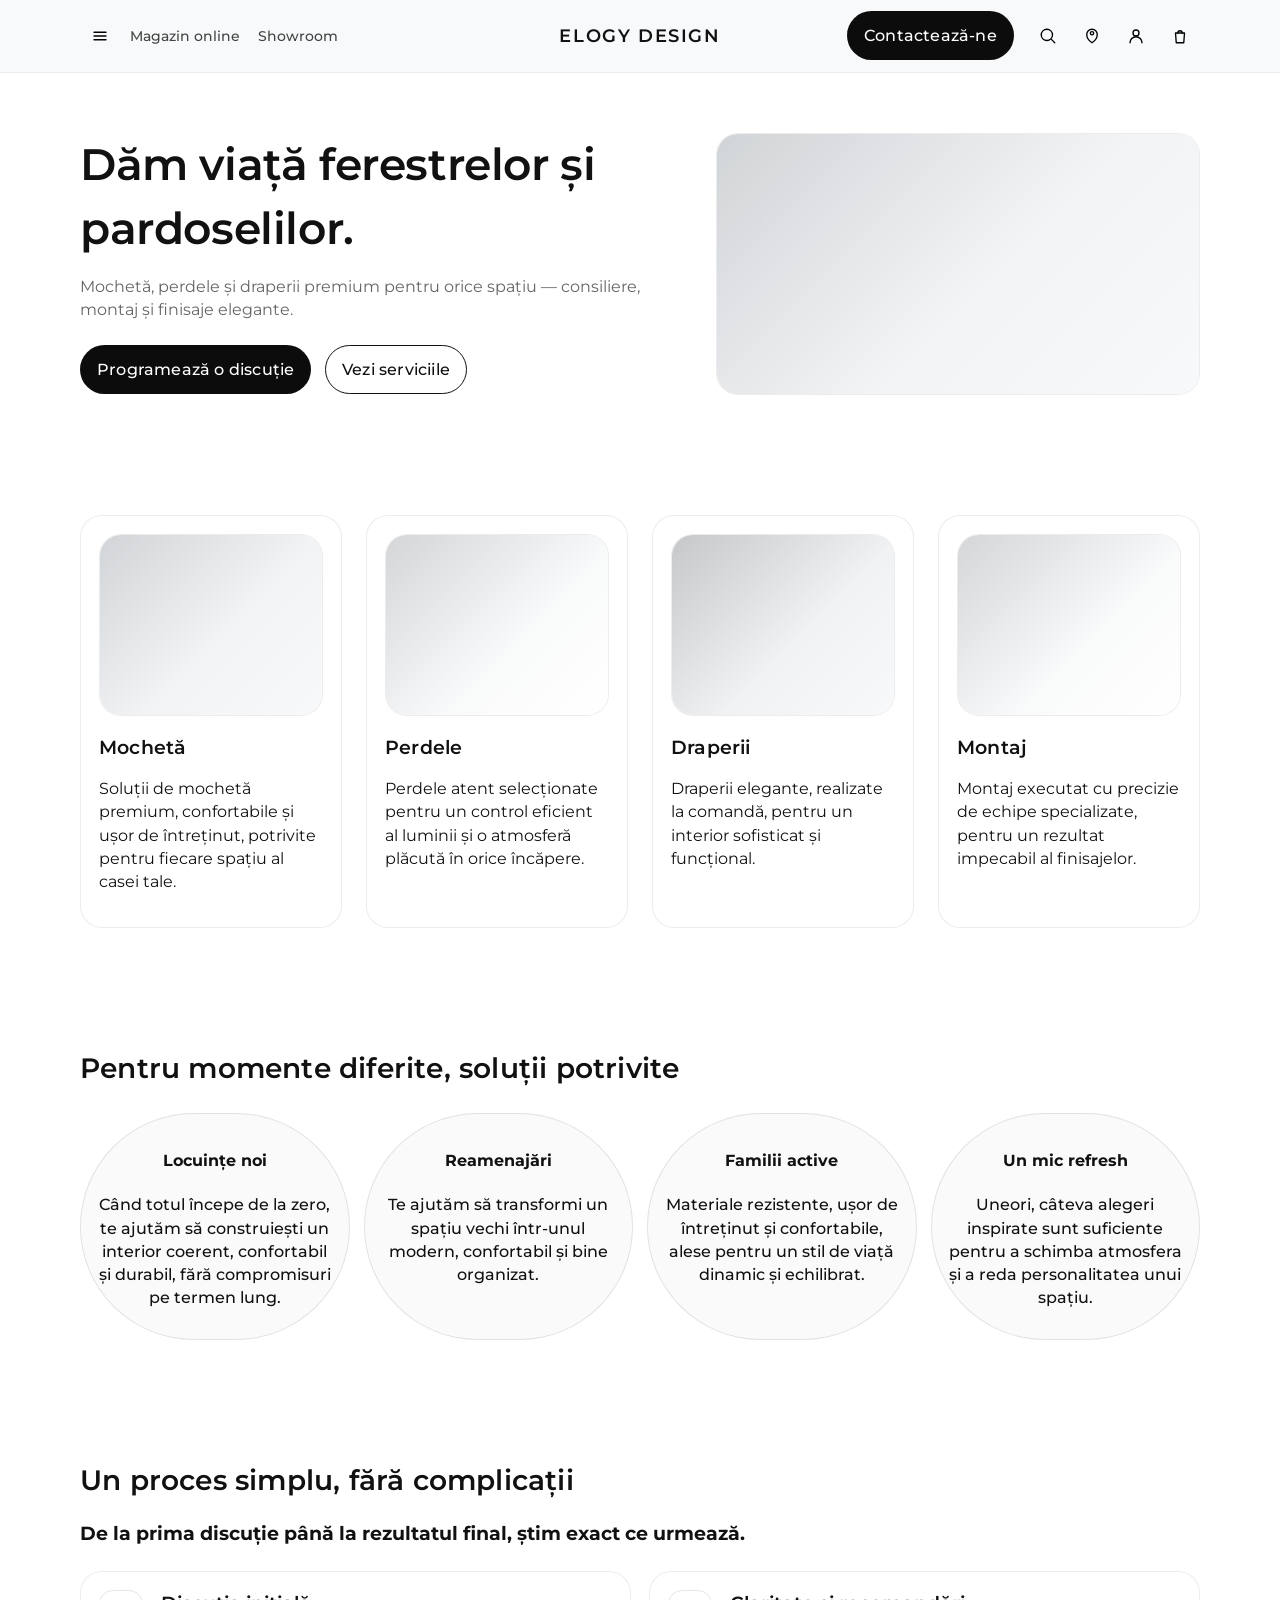
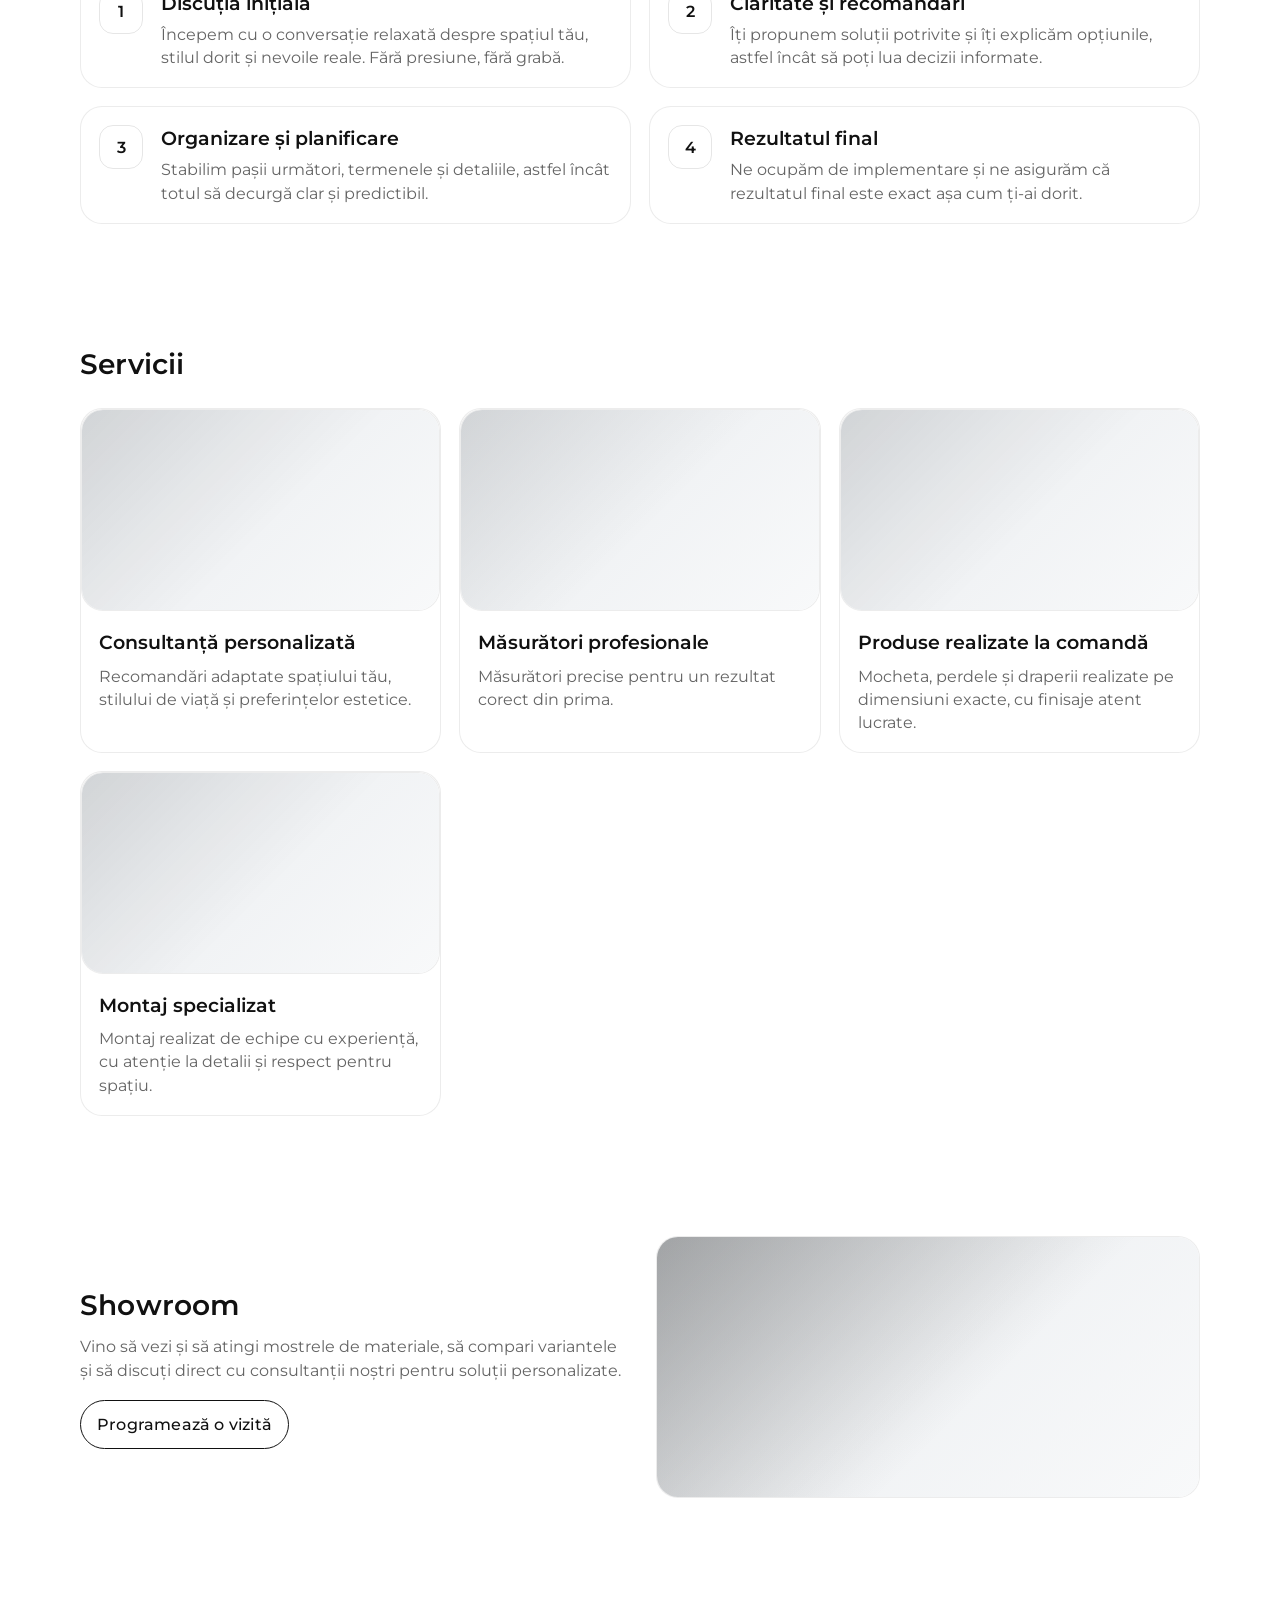
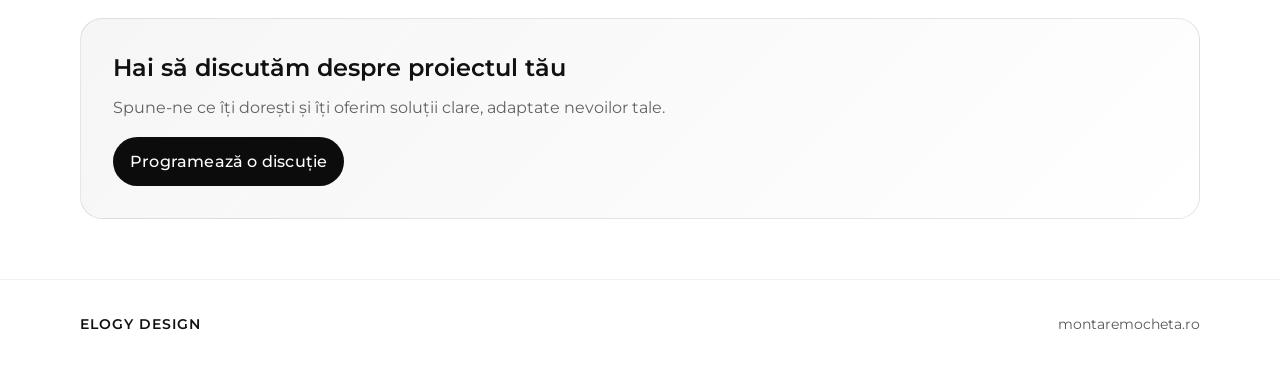
==== index.html @ 9414fce6 "pagina Accesorii Adaugat pagina accesorii si link in meniul hambuger la toate paginile" ====
<!doctype html>
<html lang="ro">

<head>
  <meta charset="utf-8" />
  <meta name="viewport" content="width=device-width, initial-scale=1" />
  <title>ELOGY DESIGN</title>

  <!-- Font: Montserrat (predominant / exclusiv) -->
  <!-- Dacă muți acest fișier, link-ul rămâne identic (extern). -->
  <link rel="preconnect" href="https://fonts.googleapis.com">
  <link rel="preconnect" href="https://fonts.gstatic.com" crossorigin>
  <link href="https://fonts.googleapis.com/css2?family=Montserrat:wght@400;500;600&display=swap" rel="stylesheet">

  <!-- CSS extern -->
  <!-- Dacă index.html este în rădăcină, path-ul e corect: css/styles.css -->
  <link rel="stylesheet" href="css/styles.css" />
</head>

<body>
  <!-- =========================
       1) HEADER (obligatoriu)
       - logo centru
       - stânga: hamburger + Magazin online + Showroom
       - dreapta: CTA + icon-uri (sprite svg)
       ========================= -->
  <header class="header" role="banner">
    <div class="container header__inner">
      <!-- Left -->
      <div class="header__left">
        <!-- Hamburger -->
        <button class="icon-btn header__hamburger" type="button" aria-label="Deschide meniul" aria-controls="siteDrawer"
          aria-expanded="false" data-drawer-open>
          <svg class="icon" aria-hidden="true" focusable="false">
            <use href="images/icons.svg#icon-menu"></use>
          </svg>
        </button>

        <!-- Visible left links -->
        <nav class="header__quicklinks" aria-label="Navigație rapidă">
          <a class="header__link" href="#" aria-label="Magazin online">Magazin online</a>
          <a class="header__link" href="#" aria-label="Showroom">Showroom</a>
        </nav>
      </div>

      <!-- Center logo -->
      <div class="header__center">
        <!-- Placeholder logo text; înlocuiești ulterior cu logo SVG/IMG -->
        <a class="header__logo" href="index.html" aria-label="ELOGY Design">
          ELOGY DESIGN
        </a>
      </div>

      <!-- Right -->
      <div class="header__right">
        <a class="btn btn--primary header__cta" href="#" aria-label="Contactează-ne">Contactează-ne</a>

        <div class="header__icons" aria-label="Acțiuni rapide">
          <button class="icon-btn" type="button" aria-label="Caută">
            <svg class="icon" aria-hidden="true" focusable="false">
              <use href="images/icons.svg#icon-search"></use>
            </svg>
          </button>
          <button class="icon-btn" type="button" aria-label="Locație">
            <svg class="icon" aria-hidden="true" focusable="false">
              <use href="images/icons.svg#icon-location"></use>
            </svg>
          </button>
          <button class="icon-btn" type="button" aria-label="Cont">
            <svg class="icon" aria-hidden="true" focusable="false">
              <use href="images/icons.svg#icon-user"></use>
            </svg>
          </button>
          <button class="icon-btn" type="button" aria-label="Coș">
            <svg class="icon" aria-hidden="true" focusable="false">
              <use href="images/icons.svg#icon-bag"></use>
            </svg>
          </button>
        </div>
      </div>
    </div>

    <!-- Drawer / Mobile menu (hamburger) -->
    <!-- Conținut obligatoriu: Perdele & Draperii, Mochetă, Montaj, Accesorii -->
    <aside class="drawer" id="siteDrawer" aria-hidden="true" data-drawer>
      <div class="drawer__backdrop" data-drawer-close aria-hidden="true"></div>

      <div class="drawer__panel" role="dialog" aria-modal="true" aria-label="Meniu">
        <div class="drawer__header">
          <span class="drawer__title">Meniu</span>
          <button class="icon-btn" type="button" aria-label="Închide meniul" data-drawer-close>
            <svg class="icon" aria-hidden="true" focusable="false">
              <use href="images/icons.svg#icon-close"></use>
            </svg>
          </button>
        </div>

        <nav class="drawer__nav" aria-label="Navigație principală">
          <a class="drawer__link" href="perdele.html">Perdele</a>
          <a class="drawer__link" href="draperii.html">Draperii</a>
          <a class="drawer__link" href="mocheta.html">Mochetă</a>
          <a class="drawer__link" href="montaj.html">Montaj</a>
          <a class="drawer__link" href="accesorii.htm">Accesorii</a>
        </nav>
      </div>
    </aside>
  </header>

  <main id="main">
    <!-- =========================
         2) HERO (obligatoriu)
         ========================= -->
    <section class="hero section" aria-label="Introducere" data-animate>
      <div class="container hero__inner">
        <div class="hero__content">
          <h1 class="hero__title">Dăm viață ferestrelor și pardoselilor.</h1>
          <p class="hero__subtitle">
            Mochetă, perdele și draperii premium pentru orice spațiu — consiliere, montaj și finisaje elegante.
          </p>

          <div class="hero__actions">
            <a class="btn btn--primary" href="#">Programează o discuție</a>
            <a class="btn btn--secondary" href="#">Vezi serviciile</a>
          </div>
        </div>

        <!-- Placeholder media / gradient (fără imagini reale) -->
        <!-- Pregătit să pui ulterior o imagine: setezi background-image inline sau în CSS. -->
        <div class="hero__media media media--gradient" aria-hidden="true">
          <div class="media__surface"></div>
        </div>
      </div>
    </section>

    <!-- =========================
         3) Secțiune Carduri principale (obligatoriu)
         - Mochetă, Perdele, Draperii, Montaj
         ========================= -->
    <section class="cards section" aria-label="Categorii principale" data-animate>
      <div class="container">
        <div class="cards__grid">
          <!-- Card component (placeholder) -->

          <article class="card card--mocheta">
            <a href="mocheta.html" class="card__link" aria-label="Vezi detalii despre mocheta ELOGY DESIGN">
              <div class="card__media media media--gradient">
                <div class="media__surface"></div>
              </div>

              <h3 class="card__title">Mochetă</h3>
              <p>Soluții de mochetă premium, confortabile și ușor de întreținut, potrivite pentru fiecare spațiu al
                casei tale.</p>
            </a>
          </article>

          <article class="card card--perdele">
            <a href="perdele.html" class="card__link" aria-label="Vezi detalii despre perdele ELOGY DESIGN">
              <div class="card__media media media--gradient">
                <div class="media__surface"></div>
              </div>

              <h3 class="card__title">Perdele</h3>
              <p>Perdele atent selecționate pentru un control eficient al luminii și o atmosferă plăcută în orice
                încăpere.</p>
            </a>
          </article>


          <article class="card card--draperii">
            <a href="draperii.html" class="card__link" aria-label="Vezi detalii despre perdele ELOGY DESIGN">
              <div class="card__media media media--gradient">
                <div class="media__surface"></div>
              </div>

              <h3 class="card__title">Draperii</h3>
              <p>Draperii elegante, realizate la comandă, pentru un interior sofisticat și funcțional.</p>
            </a>
          </article>


          <article class="card card--montaj">
            <a href="montaj.html" class="card__link" aria-label="Vezi detalii despre perdele ELOGY DESIGN">
              <div class="card__media media media--gradient">
                <div class="media__surface"></div>
              </div>

              <h3 class="card__title">Montaj</h3>
              <p>Montaj executat cu precizie de echipe specializate, pentru un rezultat impecabil al finisajelor.</p>
            </a>
          </article>

        </div>
      </div>
    </section>

    <!-- =========================
         4) Pentru cine este (obligatoriu)
         - Locuințe noi, Renovări, Familii cu copii, Spații existente
         ========================= -->
    <section class="audience section" aria-label="Pentru cine este" data-animate>
      <div class="container">
        <div class="section__head">
          <h2 class="section__title">Pentru momente diferite, soluții potrivite</h2>
        </div>

        <div class="audience__grid">
          <div class="pill">
            <h4>Locuințe noi</h4>
            <p>Când totul începe de la zero, te ajutăm să construiești un interior coerent, confortabil și durabil, fără
              compromisuri
              pe termen lung.</p>
          </div>
          <div class="pill">
            <h4>Reamenajări</h4>
            <p>Te ajutăm să transformi un spațiu vechi într-unul modern, confortabil și bine organizat.</p>
          </div>
          <div class="pill">
            <h4>Familii active</h4>
            <p>Materiale rezistente, ușor de întreținut și confortabile, alese pentru un stil de viață dinamic și
              echilibrat.</p>
          </div>
          <div class="pill">
            <h4>Un mic refresh</h4>
            <p>Uneori, câteva alegeri inspirate sunt suficiente pentru a schimba atmosfera și a reda personalitatea unui
              spațiu.</p>
          </div>
        </div>
      </div>
    </section>

    <!-- =========================
         5) Cum lucrăm (obligatoriu) - proces în 4 pași
         (fără texte inventate -> folosim placeholder clar)
         ========================= -->
    <section class="process section" aria-label="Cum lucrăm" data-animate>
      <div class="container">
        <div class="section__head">
          <h2 class="section__title">Un proces simplu, fără complicații</h2>
          <h3>De la prima discuție până la rezultatul final, știm exact ce urmează.</h3>
        </div>

        <ol class="process__grid">
          <li class="step">
            <div class="step__num">1</div>
            <div class="step__body">
              <h3 class="step__title">Discuția inițială</h3>
              <p class="step__text">Începem cu o conversație relaxată despre spațiul tău, stilul dorit și nevoile reale.
                Fără presiune, fără grabă.</p>
            </div>
          </li>
          <li class="step">
            <div class="step__num">2</div>
            <div class="step__body">
              <h3 class="step__title">Claritate și recomandări</h3>
              <p class="step__text">Îți propunem soluții potrivite și îți explicăm opțiunile, astfel încât să poți lua
                decizii informate.</p>
            </div>
          </li>
          <li class="step">
            <div class="step__num">3</div>
            <div class="step__body">
              <h3 class="step__title">Organizare și planificare</h3>
              <p class="step__text">Stabilim pașii următori, termenele și detaliile, astfel încât totul să decurgă clar
                și predictibil.</p>
            </div>
          </li>
          <li class="step">
            <div class="step__num">4</div>
            <div class="step__body">
              <h3 class="step__title">Rezultatul final</h3>
              <p class="step__text">Ne ocupăm de implementare și ne asigurăm că rezultatul final este exact așa cum
                ți-ai dorit.</p>
            </div>
          </li>
        </ol>
      </div>
    </section>

    <!-- =========================
         6) Servicii (obligatoriu) - explicate, nu listă
         (fără texte inventate -> placeholder clar)
         ========================= -->
    <section class="services section" aria-label="Servicii" data-animate>
      <div class="container">
        <div class="section__head">
          <h2 class="section__title">Servicii</h2>
        </div>

        <div class="services__grid">
          <article class="service">
            <div class="service__media media media--gradient">
              <div class="media__surface"></div>
            </div>
            <div class="service__content">
              <h3 class="service__title">Consultanță personalizată</h3>
              <p class="service__text">Recomandări adaptate spațiului tău, stilului de viață și preferințelor estetice.
              </p>
            </div>
          </article>

          <article class="service">
            <div class="service__media media media--gradient">
              <div class="media__surface"></div>
            </div>
            <div class="service__content">
              <h3 class="service__title">Măsurători profesionale</h3>
              <p class="service__text">Măsurători precise pentru un rezultat corect din prima.</p>
            </div>
          </article>

          <article class="service">
            <div class="service__media media media--gradient">
              <div class="media__surface"></div>
            </div>
            <div class="service__content">
              <h3 class="service__title">Produse realizate la comandă</h3>
              <p class="service__text">Mocheta, perdele și draperii realizate pe dimensiuni exacte, cu finisaje atent
                lucrate.
              </p>
            </div>
          </article>

          <article class="service">
            <div class="service__media media media--gradient">
              <div class="media__surface"></div>
            </div>
            <div class="service__content">
              <h3 class="service__title">Montaj specializat</h3>
              <p class="service__text">Montaj realizat de echipe cu experiență, cu atenție la detalii și respect pentru
                spațiu.</p>
            </div>
          </article>
        </div>
      </div>
    </section>

    <!-- =========================
         7) Showroom (obligatoriu)
         (fără texte inventate -> placeholder clar)
         ========================= -->
    <section class="showroom section" aria-label="Showroom" data-animate>
      <div class="container showroom__inner">
        <div class="showroom__content">
          <h2 class="section__title">Showroom</h2>
          <p class="showroom__text">Vino să vezi și să atingi mostrele de materiale, să compari variantele și să discuți
            direct cu consultanții noștri
            pentru soluții personalizate.</p>
          <a class="btn btn--secondary" href="#">Programează o vizită</a>
        </div>

        <!-- Placeholder media; pregătit pentru imagine + overlay gradient -->
        <div class="showroom__media media media--gradient media--overlay" aria-hidden="true">
          <div class="media__surface"></div>
        </div>
      </div>
    </section>

    <!-- =========================
         8) CTA final (obligatoriu)
         (fără texte inventate -> placeholder clar)
         ========================= -->
    <section class="final-cta section" aria-label="CTA final" data-animate>
      <div class="container final-cta__inner">
        <div class="final-cta__box">
          <h2 class="final-cta__title">Hai să discutăm despre proiectul tău</h2>
          <p class="final-cta__text">Spune-ne ce îți dorești și îți oferim soluții clare, adaptate nevoilor tale.</p>
          <div class="final-cta__actions">
            <a class="btn btn--primary" href="#">Programează o discuție</a>
          </div>
        </div>
      </div>
    </section>
  </main>

  <!-- =========================
       9) FOOTER (obligatoriu)
       - link discret către montaremocheta.ro
       ========================= -->
  <footer class="footer" role="contentinfo">
    <div class="container footer__inner">
      <div class="footer__left">
        <span class="footer__brand">ELOGY DESIGN</span>
      </div>

      <div class="footer__right">
        <a class="footer__link" href="https://montaremocheta.ro" target="_blank" rel="noopener">
          montaremocheta.ro
        </a>
      </div>
    </div>
  </footer>

  <!-- JS extern -->
  <script src="js/main.js" defer></script>
</body>

</html>
---- css/styles.css ----
/* =========================================
   ELOGY Design - Base Styles
   - Mobile-first
   - BEM naming
   - CSS variables for scalable theming
   ========================================= */

:root {
  /* Header background near Chrome UI white */
  --color-header-bg: #f8f9fa;
  --color-bg: #ffffff;
  --color-text: #111111;
  --color-muted: rgba(17, 17, 17, 0.65);
  --color-border: rgb(17, 17, 17);

  /* CTA / hover uses black or near-black */
  --color-cta: #000000f3;
  --color-cta-hover: #000000dc;

  /* Typography */
  --font-family:
    "Montserrat", system-ui, -apple-system, Segoe UI, Roboto, Arial, sans-serif;
  --fw-regular: 400;
  --fw-medium: 500;
  --fw-semi: 600;

  /* Sizing / spacing */
  --container: 1120px;
  --radius: 16px;
  --radius-lg: 22px;

  --space-1: 6px;
  --space-2: 10px;
  --space-3: 14px;
  --space-4: 18px;
  --space-5: 24px;
  --space-6: 32px;
  --space-7: 44px;
  --space-8: 60px;

  /* Gradients (placeholders) - reutilizabile peste imagini */
  --grad-1:
    linear-gradient(135deg, rgba(0, 0, 0, 0.1), rgba(0, 0, 0, 0) 55%),
    linear-gradient(135deg, #e9ecef, #f8f9fa);
  --grad-2:
    linear-gradient(135deg, rgba(0, 0, 0, 0.12), rgba(0, 0, 0, 0) 60%),
    linear-gradient(135deg, #f1f3f5, #ffffff);
  --grad-3:
    linear-gradient(135deg, rgba(0, 0, 0, 0.14), rgba(0, 0, 0, 0) 58%),
    linear-gradient(135deg, #e6e8eb, #f8f9fa);

  /* Default overlay for images (poți schimba per element) */
  --media-overlay: linear-gradient(
    135deg,
    rgba(17, 17, 17, 0.25),
    rgba(17, 17, 17, 0) 60%
  );
}

*,
*::before,
*::after {
  box-sizing: border-box;
}

html,
body {
  height: 100%;
}

body {
  margin: 0;
  font-family: var(--font-family);
  color: var(--color-text);
  background: var(--color-bg);
  line-height: 1.45;
  -webkit-font-smoothing: antialiased;
  -moz-osx-font-smoothing: grayscale;
}

a {
  color: inherit;
  text-decoration: none;
}

.container {
  width: min(var(--container), calc(100% - 32px));
  margin-inline: auto;
}

/* Generic section spacing */
.section {
  padding: var(--space-7) 0;
}

.section__head {
  margin-bottom: var(--space-5);
}

.section__title {
  font-weight: var(--fw-semi);
  letter-spacing: 0.2px;
  margin: 0;
  font-size: 24px;
}

@media (min-width: 768px) {
  .section {
    padding: var(--space-8) 0;
  }
  .section__title {
    font-size: 28px;
  }
}

/* =========================================
   Buttons (reusable)
   ========================================= */
.btn {
  display: inline-flex;
  align-items: center;
  justify-content: center;
  gap: 10px;

  padding: 12px 16px;
  border-radius: 999px;

  font-weight: var(--fw-medium);
  letter-spacing: 0.2px;

  border: 1px solid transparent;
  transition:
    transform 160ms ease,
    background-color 160ms ease,
    border-color 160ms ease,
    color 160ms ease;
  will-change: transform;
}

.btn:active {
  transform: translateY(1px);
}

.btn--primary {
  background: var(--color-cta);
  color: #ffffff;
}

.btn--primary:hover {
  background: var(--color-cta-hover);
}

.btn--secondary {
  background: transparent;
  border-color: var(--color-border);
  color: var(--color-text);
}

.btn--secondary:hover {
  border-color: rgba(17, 17, 17, 0.22);
  background: rgba(17, 17, 17, 0.03);
}

/* Icon button */
.icon-btn {
  width: 40px;
  height: 40px;
  border-radius: 999px;
  border: 1px solid transparent;
  background: transparent;

  display: inline-flex;
  align-items: center;
  justify-content: center;

  transition:
    background-color 160ms ease,
    border-color 160ms ease;
}

.icon-btn:hover {
  background: rgba(17, 17, 17, 0.04);
  border-color: rgba(17, 17, 17, 0.1);
}

.icon {
  width: 18px;
  height: 18px;
  fill: none;
  stroke: currentColor;
  stroke-width: 1.8;
  stroke-linecap: round;
  stroke-linejoin: round;
}

/* =========================================
   1) Header
   ========================================= */
.header {
  position: sticky;
  top: 0;
  z-index: 50;
  background: var(--color-header-bg);
  border-bottom: 1px solid rgba(17, 17, 17, 0.06);
}

.header__inner {
  height: 72px;
  display: grid;
  grid-template-columns: 1fr auto 1fr;
  align-items: center;
}

.header__left,
.header__right {
  display: flex;
  align-items: center;
  gap: var(--space-2);
}

.header__left {
  justify-content: flex-start;
}
.header__right {
  justify-content: flex-end;
  gap: var(--space-3);
}

.header__quicklinks {
  display: none; /* mobile-first: ascunse */
  gap: var(--space-4);
}

.header__link {
  font-size: 14px;
  font-weight: var(--fw-medium);
  color: rgba(17, 17, 17, 0.78);
}

.header__link:hover {
  color: var(--color-text);
}

.header__logo {
  font-weight: var(--fw-semi);
  letter-spacing: 1.6px;
  font-size: 18px;
}

.header__cta {
  display: none;
} /* mobile-first: păstrăm icon-urile, CTA apare pe ecrane mai mari */

.header__icons {
  display: flex;
  align-items: center;
  gap: 4px;
}

@media (min-width: 768px) {
  .header__quicklinks {
    display: inline-flex;
  }
  .header__cta {
    display: inline-flex;
  }
}

/* =========================================
   Drawer (mobile menu)
   ========================================= */
.drawer {
  position: fixed;
  inset: 0;
  pointer-events: none;
  opacity: 0;
  transition: opacity 200ms ease;
}

.drawer.is-open {
  pointer-events: auto;
  opacity: 1;
}

.drawer__backdrop {
  position: absolute;
  inset: 0;
  background: rgba(17, 17, 17, 0.35);
}

.drawer__panel {
  position: absolute;
  top: 0;
  left: 0;
  height: 100%;
  width: min(86vw, 360px);
  background: #fff;
  border-right: 1px solid rgba(17, 17, 17, 0.1);
  transform: translateX(-102%);
  transition: transform 220ms ease;
  padding: var(--space-5);
}

.drawer.is-open .drawer__panel {
  transform: translateX(0);
}

.drawer__header {
  display: flex;
  align-items: center;
  justify-content: space-between;
  margin-bottom: var(--space-5);
}

.drawer__title {
  font-weight: var(--fw-semi);
  letter-spacing: 0.2px;
}

.drawer__nav {
  display: grid;
  gap: 8px;
}

.drawer__link {
  padding: 12px 10px;
  border-radius: 12px;
  border: 1px solid rgba(17, 17, 17, 0.08);
  font-weight: var(--fw-medium);
}

.drawer__link:hover {
  border-color: rgba(17, 17, 17, 0.18);
  background: rgba(17, 17, 17, 0.03);
}

/* =========================================
   Media placeholder + gradients
   - .media--gradient: folosește un gradient placeholder
   - .media--overlay: poate suprapune gradient peste o imagine pe care o adaugi ulterior
   ========================================= */
.media {
  border-radius: var(--radius-lg);
  overflow: hidden;
  border: 1px solid rgba(17, 17, 17, 0.08);
  background: #fff;
  position: relative;
}

.media__surface {
  width: 100%;
  height: 100%;
  min-height: 180px;
}

/* Placeholder gradients (fără imagini reale) */
.media--gradient .media__surface {
  background: var(--grad-1);
}

/* Variante per secțiune/card (opțional) */
.card--perdele .media__surface {
  background: var(--grad-2);
}
.card--draperii .media__surface {
  background: var(--grad-3);
}
.card--montaj .media__surface {
  background: var(--grad-2);
}

/* Overlay gradient peste o imagine pe care o pui tu ulterior:
   Exemplu: adaugi în HTML:
   style="background-image:url('...');"
   și păstrezi .media--overlay
*/
.media--overlay::before {
  content: "";
  position: absolute;
  inset: 0;
  background: var(--media-overlay);
  pointer-events: none;
}

/* Dacă pui imaginea pe .media (nu pe .media__surface) */
.media.has-image {
  background-size: cover;
  background-position: center;
}

/* =========================================
   2) Hero
   ========================================= */
.hero__inner {
  display: grid;
  gap: var(--space-6);
  align-items: center;
}

.hero__title {
  margin: 0 0 var(--space-3);
  font-size: 34px;
  font-weight: var(--fw-semi);
  letter-spacing: -0.4px;
}

.hero__subtitle {
  margin: 0 0 var(--space-5);
  color: var(--color-muted);
  font-size: 15px;
}

.hero__actions {
  display: flex;
  flex-wrap: wrap;
  gap: var(--space-3);
}

.hero__media .media__surface {
  min-height: 260px;
}

@media (min-width: 900px) {
  .hero__inner {
    grid-template-columns: 1.1fr 0.9fr;
    gap: var(--space-7);
  }
  .hero__title {
    font-size: 44px;
  }
  .hero__subtitle {
    font-size: 16px;
  }
}

/* =========================================
   3) Cards main
   ========================================= */
.cards__grid {
  display: grid;
  gap: var(--space-4);
}

.card {
  padding: var(--space-4);
  border-radius: var(--radius-lg);
  border: 1px solid rgba(17, 17, 17, 0.08);
  background: #fff;
  transition:
    transform 160ms ease,
    border-color 160ms ease;
}

.card:hover {
  transform: translateY(-2px);
  border-color: rgba(17, 17, 17, 0.16);
}

.card__media {
  margin-bottom: var(--space-4);
}
.card__title {
  margin: 0;
  font-weight: var(--fw-semi);
  letter-spacing: 0.2px;
}

@media (min-width: 768px) {
  .cards__grid {
    grid-template-columns: repeat(2, 1fr);
    gap: var(--space-5);
  }
}

@media (min-width: 1100px) {
  .cards__grid {
    grid-template-columns: repeat(4, 1fr);
  }
}

/* =========================================
   4) Audience
   ========================================= */
.audience__grid {
  display: grid;
  gap: var(--space-3);
  grid-template-columns: repeat(2, 1fr);
}

.pill {
  padding: 14px 14px;
  border-radius: 999px;
  border: 1px solid rgba(17, 17, 17, 0.1);
  font-weight: var(--fw-medium);
  text-align: center;
  background: rgba(17, 17, 17, 0.02);
}

@media (min-width: 768px) {
  .audience__grid {
    grid-template-columns: repeat(4, 1fr);
  }
}

/* =========================================
   5) Process
   ========================================= */
.process__grid {
  list-style: none;
  padding: 0;
  margin: 0;
  display: grid;
  gap: var(--space-4);
}

.step {
  display: grid;
  grid-template-columns: 44px 1fr;
  gap: var(--space-4);
  align-items: start;

  padding: var(--space-4);
  border-radius: var(--radius-lg);
  border: 1px solid rgba(17, 17, 17, 0.08);
  background: #fff;
}

.step__num {
  width: 44px;
  height: 44px;
  border-radius: 14px;
  border: 1px solid rgba(17, 17, 17, 0.1);
  display: grid;
  place-items: center;
  font-weight: var(--fw-semi);
}

.step__title {
  margin: 0 0 6px;
  font-weight: var(--fw-semi);
}

.step__text {
  margin: 0;
  color: var(--color-muted);
}

@media (min-width: 900px) {
  .process__grid {
    grid-template-columns: repeat(2, 1fr);
  }
}

/* =========================================
   6) Services
   ========================================= */
.services__grid {
  display: grid;
  gap: var(--space-4);
}

.service {
  border-radius: var(--radius-lg);
  border: 1px solid rgba(17, 17, 17, 0.08);
  background: #fff;
  overflow: hidden;
}

.service__media .media__surface {
  min-height: 200px;
  border: none;
}
.service__content {
  padding: var(--space-4);
}

.service__title {
  margin: 0 0 8px;
  font-weight: var(--fw-semi);
}
.service__text {
  margin: 0;
  color: var(--color-muted);
}

@media (min-width: 900px) {
  .services__grid {
    grid-template-columns: repeat(3, 1fr);
  }
}

/* =========================================
   7) Showroom
   ========================================= */
.showroom__inner {
  display: grid;
  gap: var(--space-6);
  align-items: center;
}

.showroom__text {
  margin: 10px 0 var(--space-4);
  color: var(--color-muted);
}

.showroom__media .media__surface {
  min-height: 260px;
}

@media (min-width: 900px) {
  .showroom__inner {
    grid-template-columns: 1fr 1fr;
  }
}

/* =========================================
   8) Final CTA
   ========================================= */
.final-cta__box {
  border-radius: var(--radius-lg);
  border: 1px solid rgba(17, 17, 17, 0.1);
  background: linear-gradient(
    135deg,
    rgba(17, 17, 17, 0.04),
    rgba(17, 17, 17, 0)
  );
  padding: var(--space-6);
}

.final-cta__title {
  margin: 0 0 10px;
  font-weight: var(--fw-semi);
  font-size: 24px;
}

.final-cta__text {
  margin: 0 0 var(--space-4);
  color: var(--color-muted);
}

/* =========================================
   9) Footer
   ========================================= */
.footer {
  border-top: 1px solid rgba(17, 17, 17, 0.06);
  background: #fff;
  padding: var(--space-6) 0;
}

.footer__inner {
  display: flex;
  align-items: center;
  justify-content: space-between;
  gap: var(--space-4);
}

.footer__brand {
  font-weight: var(--fw-semi);
  letter-spacing: 1px;
  font-size: 14px;
}

.footer__link {
  font-size: 14px;
  color: rgba(17, 17, 17, 0.7);
}

.footer__link:hover {
  color: var(--color-text);
}

/* =========================================
   Animation-ready hooks (simple fade-in)
   - controlled via JS by adding .is-visible
   ========================================= */
[data-animate] {
  opacity: 0;
  transform: translateY(10px);
  transition:
    opacity 400ms ease,
    transform 400ms ease;
}

[data-animate].is-visible {
  opacity: 1;
  transform: translateY(0);
}

/* Respect reduced motion */
@media (prefers-reduced-motion: reduce) {
  * {
    transition: none !important;
    scroll-behavior: auto !important;
  }
  [data-animate] {
    opacity: 1;
    transform: none;
  }
}
/* =========================================
   FAQ (global component)
   ========================================= */
.faq__list {
  display: grid;
  gap: var(--space-3);
}

.faq__item {
  border: 1px solid rgba(17, 17, 17, 0.08);
  border-radius: var(--radius-lg);
  background: #fff;
  overflow: hidden;
}

.faq__q {
  cursor: pointer;
  padding: 14px 16px;
  font-weight: var(--fw-medium);
  list-style: none;
}

.faq__q::-webkit-details-marker {
  display: none;
}

.faq__a {
  padding: 0 16px 16px;
  color: var(--color-muted);
}
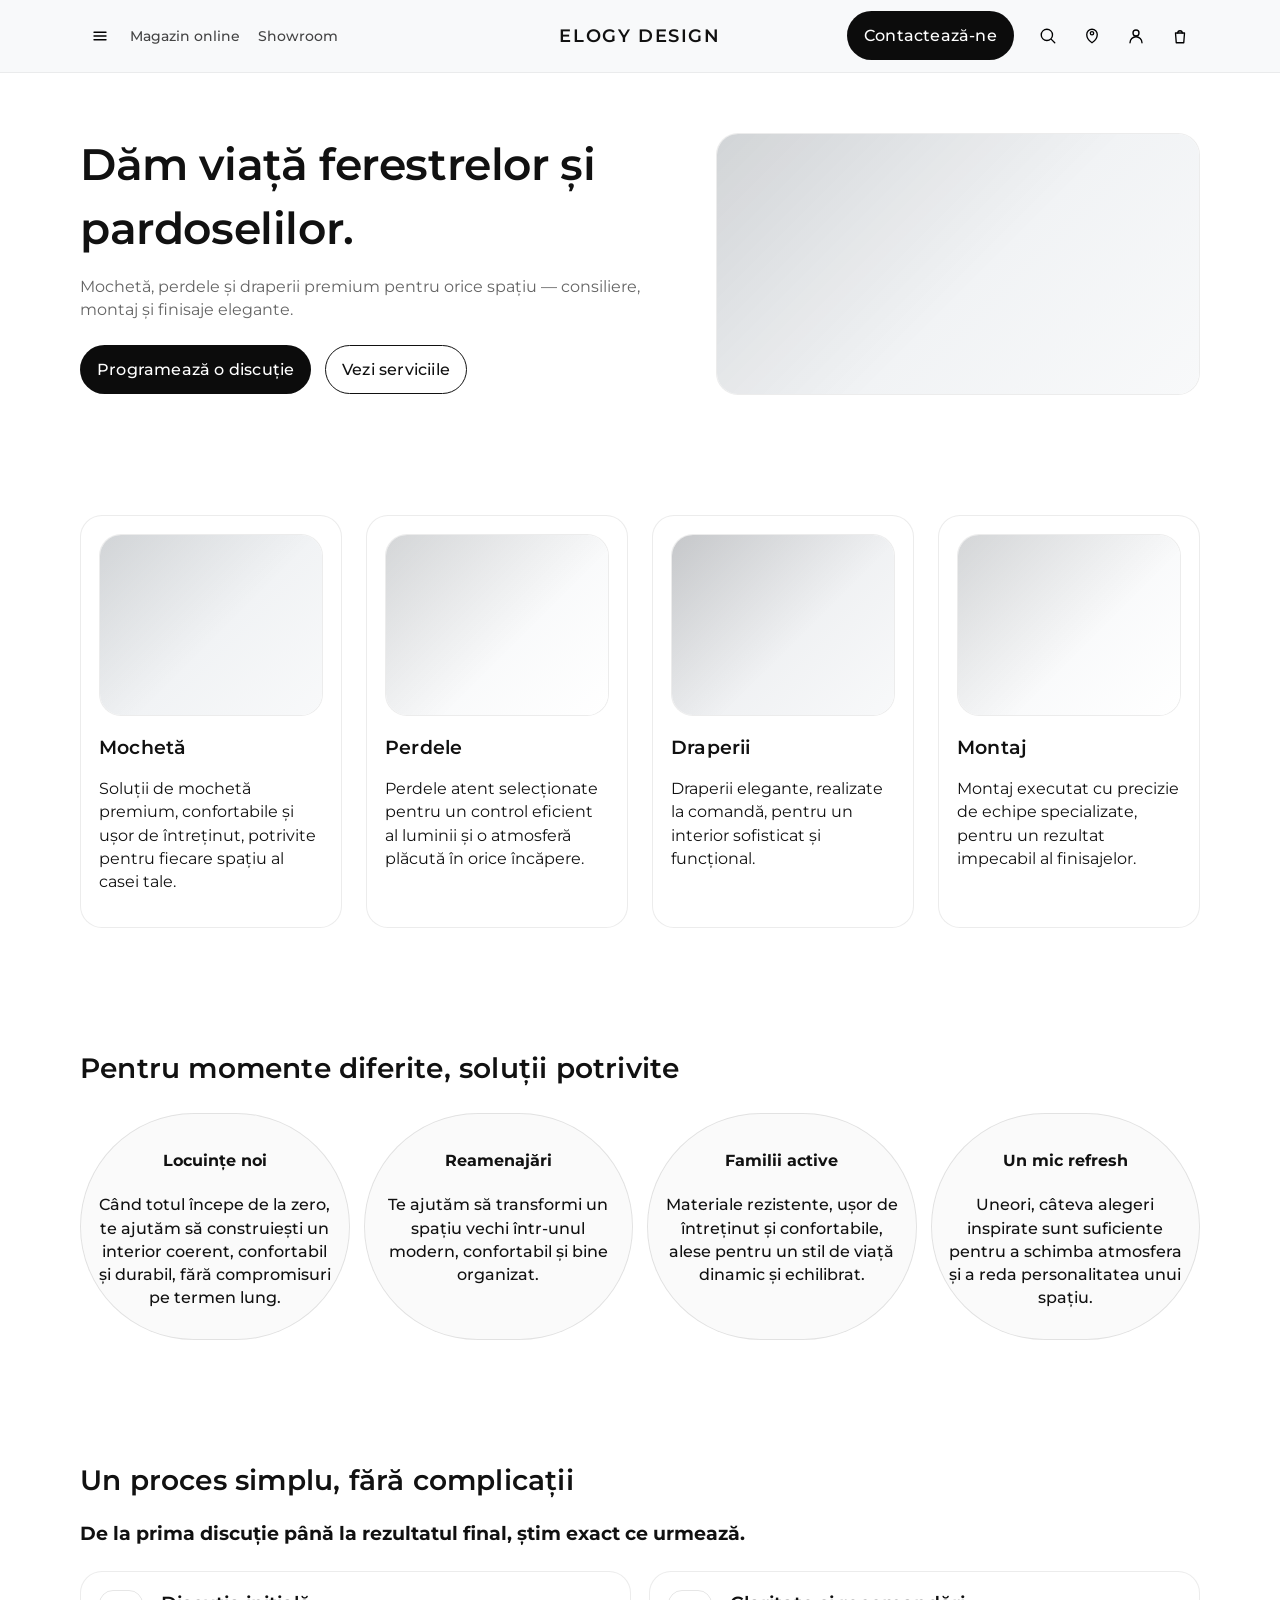
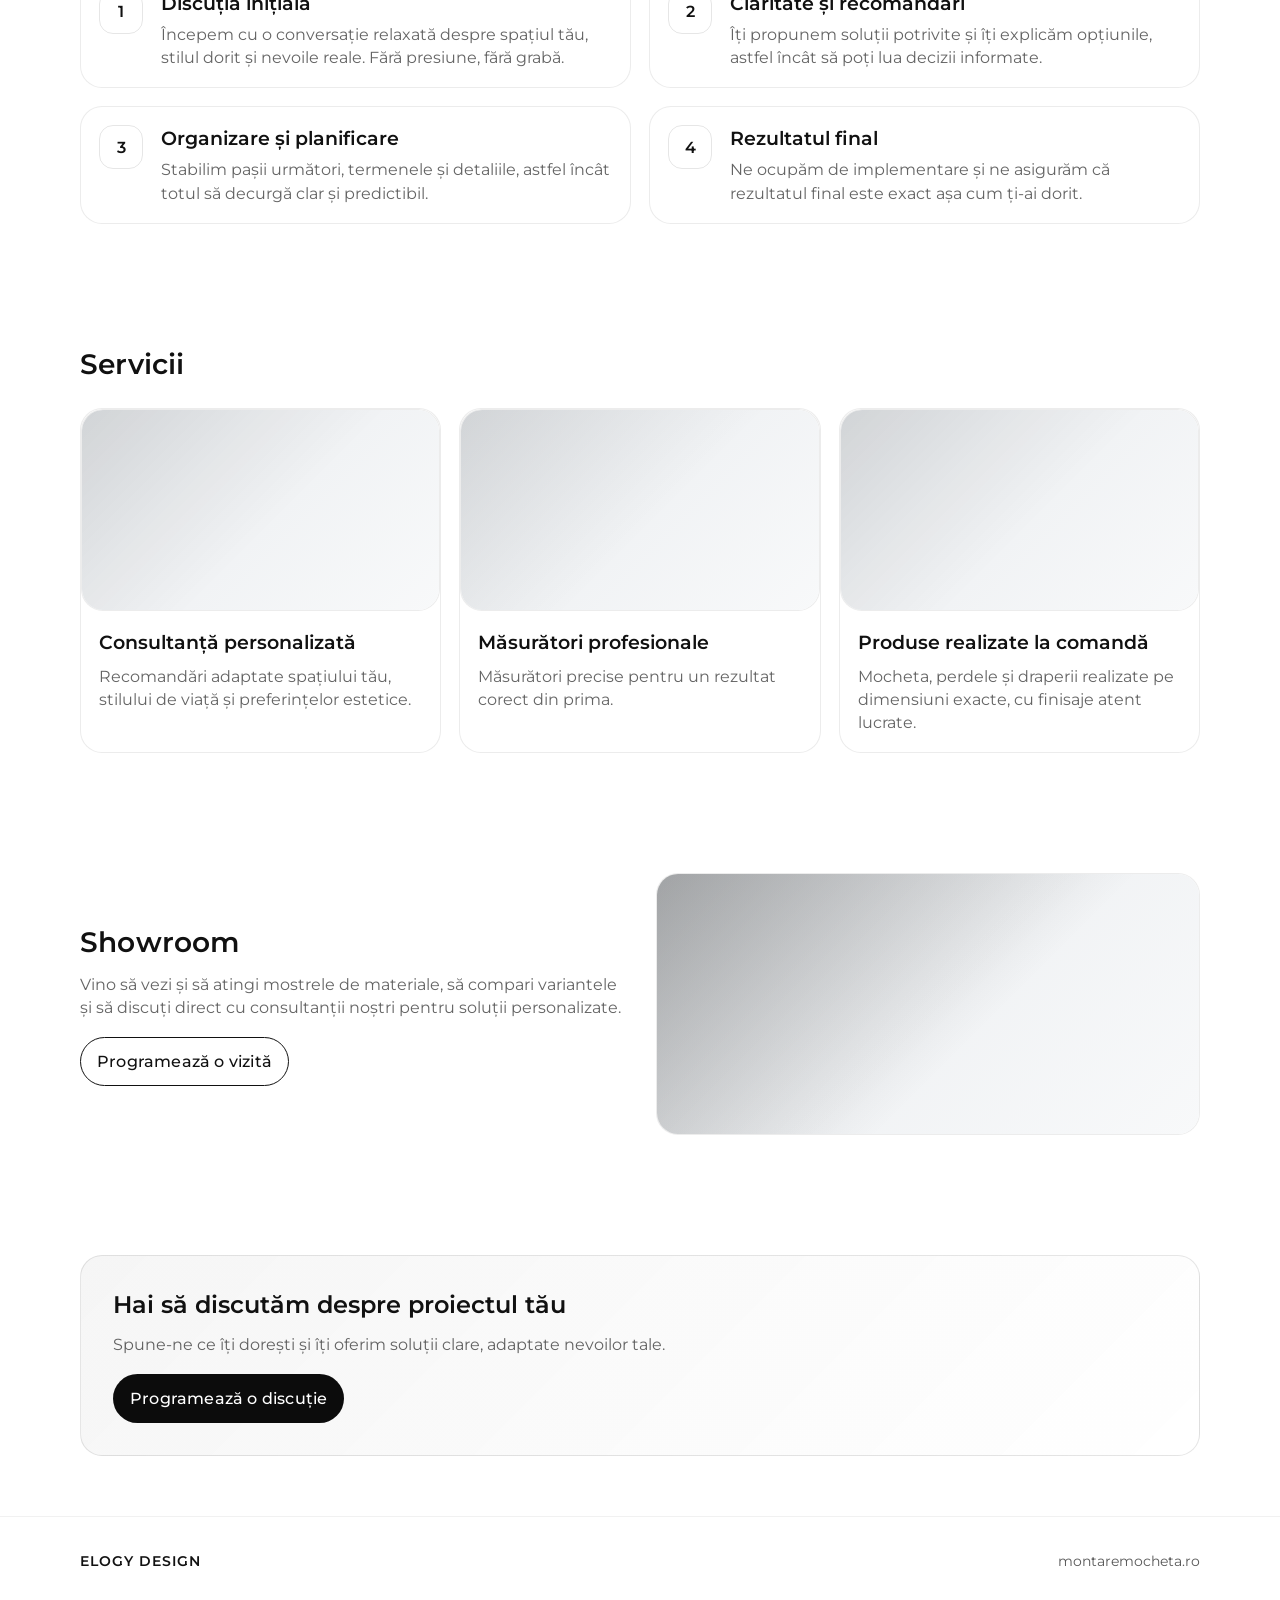
==== commit 3a093951: "Update index.html" ====
--- a/index.html
+++ b/index.html
@@ -320,16 +320,7 @@
             </div>
           </article>
 
-          <article class="service">
-            <div class="service__media media media--gradient">
-              <div class="media__surface"></div>
-            </div>
-            <div class="service__content">
-              <h3 class="service__title">Montaj specializat</h3>
-              <p class="service__text">Montaj realizat de echipe cu experiență, cu atenție la detalii și respect pentru
-                spațiu.</p>
-            </div>
-          </article>
+
         </div>
       </div>
     </section>
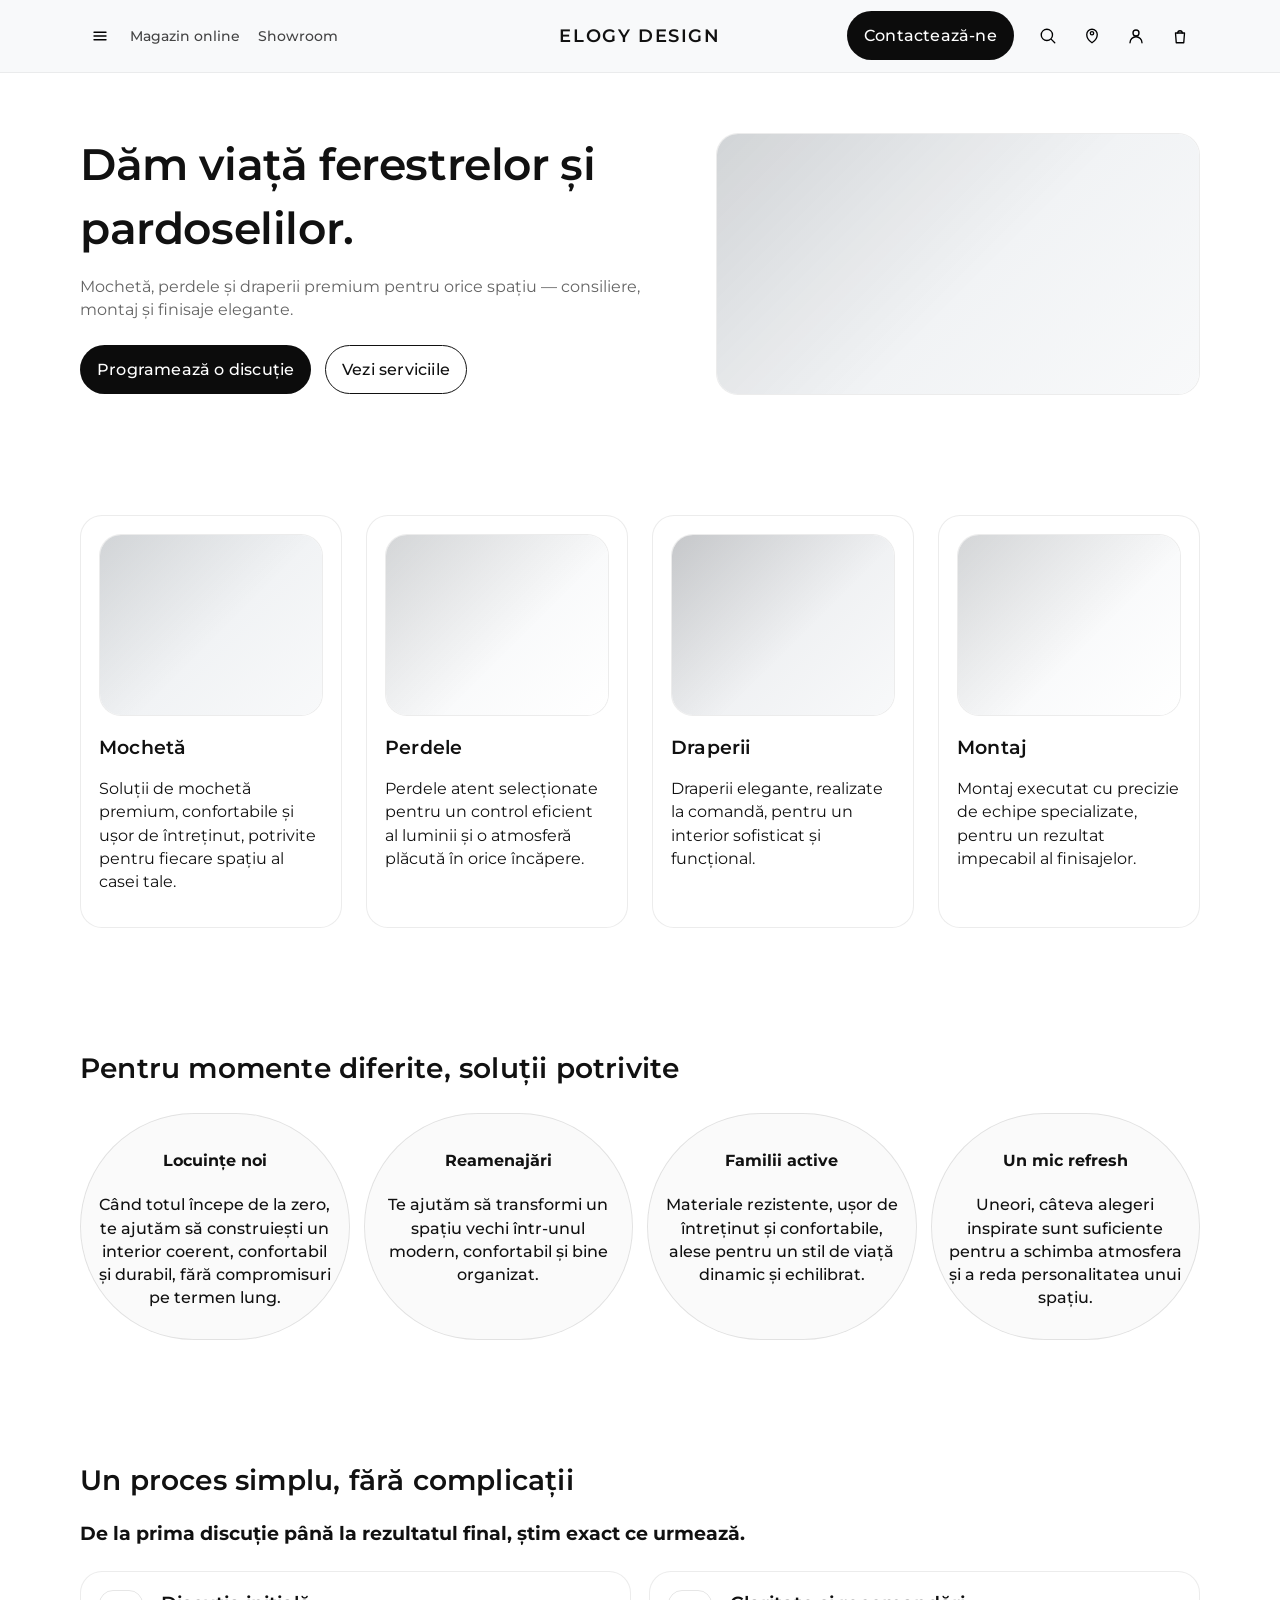
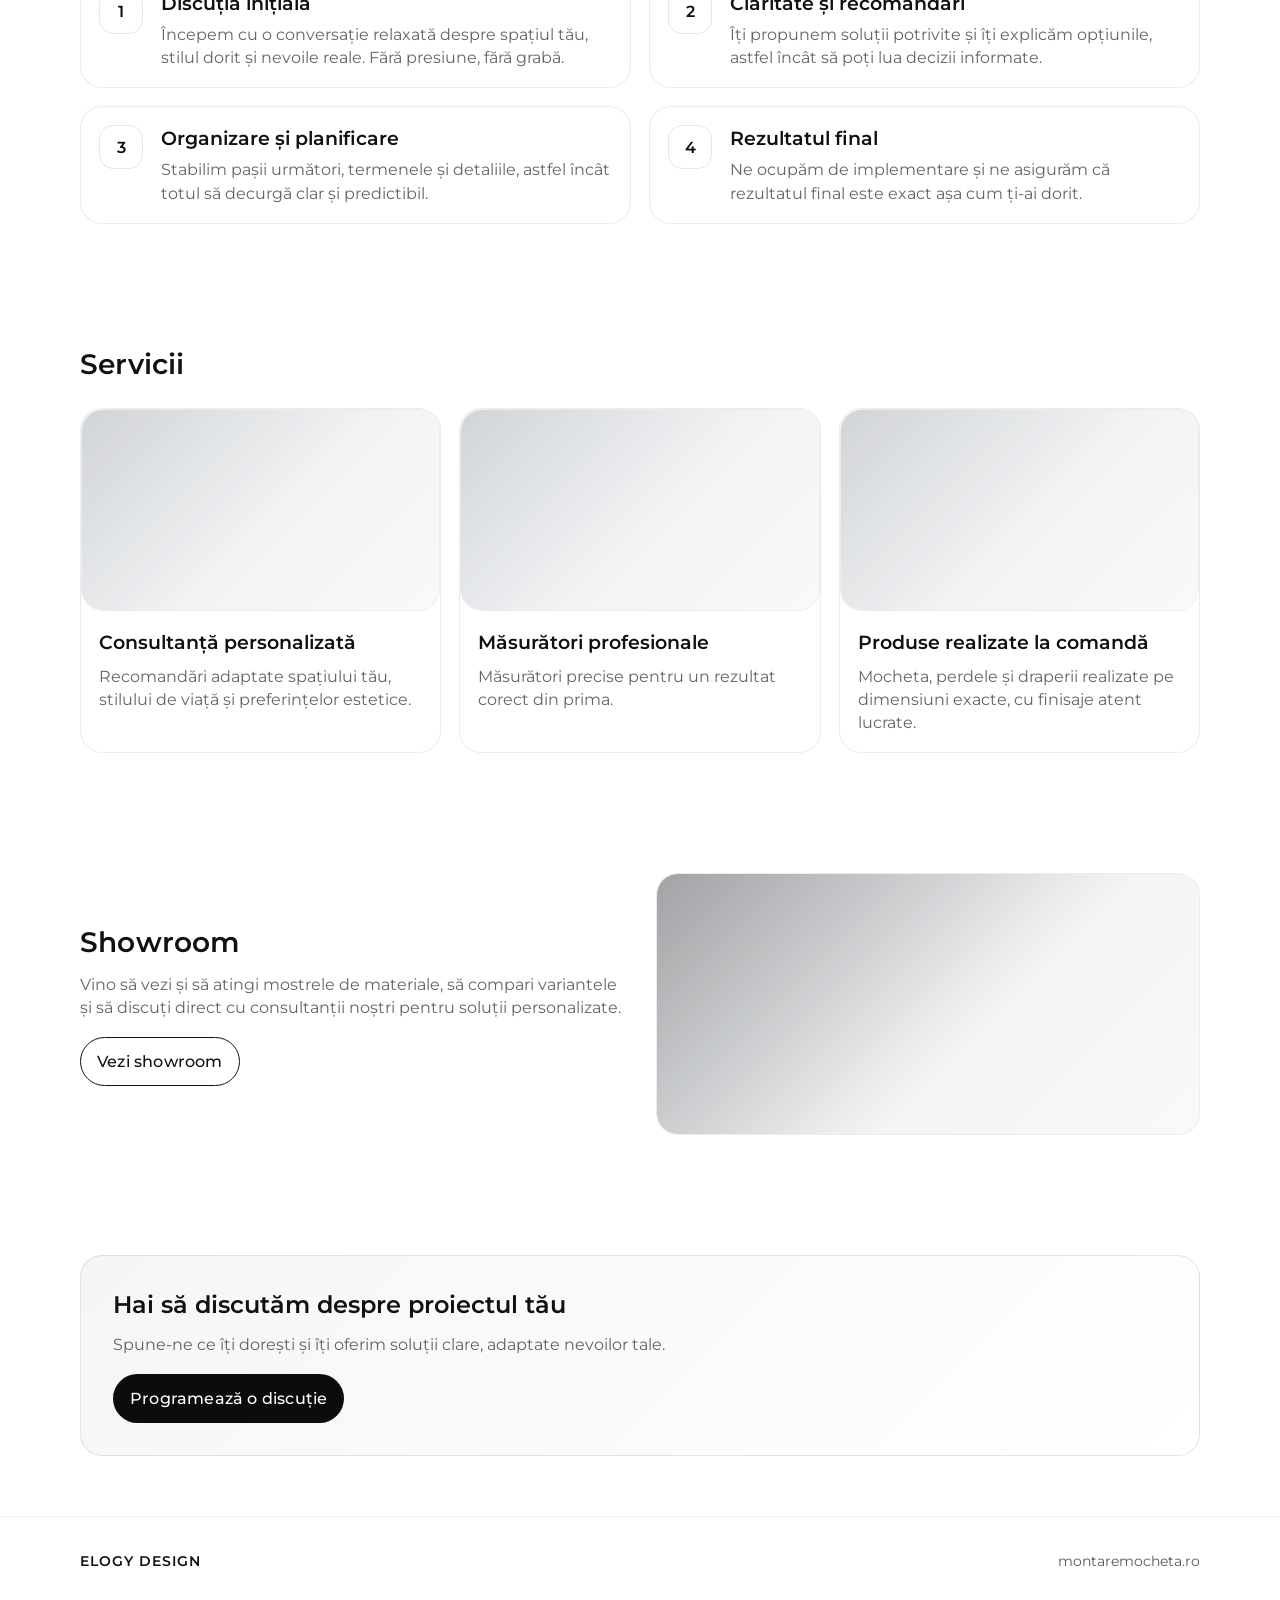
==== commit 396fa12b: "implementare contact trebuie finalizat" ====
--- a/index.html
+++ b/index.html
@@ -39,7 +39,7 @@
         <!-- Visible left links -->
         <nav class="header__quicklinks" aria-label="Navigație rapidă">
           <a class="header__link" href="#" aria-label="Magazin online">Magazin online</a>
-          <a class="header__link" href="#" aria-label="Showroom">Showroom</a>
+          <a class="header__link" href="showroom.html" aria-label="Showroom">Showroom</a>
         </nav>
       </div>
 
@@ -53,7 +53,7 @@
 
       <!-- Right -->
       <div class="header__right">
-        <a class="btn btn--primary header__cta" href="#" aria-label="Contactează-ne">Contactează-ne</a>
+        <a class="btn btn--primary header__cta" href="contact.html" aria-label="Contactează-ne">Contactează-ne</a>
 
         <div class="header__icons" aria-label="Acțiuni rapide">
           <button class="icon-btn" type="button" aria-label="Caută">
@@ -119,8 +119,8 @@
           </p>
 
           <div class="hero__actions">
-            <a class="btn btn--primary" href="#">Programează o discuție</a>
-            <a class="btn btn--secondary" href="#">Vezi serviciile</a>
+            <a class="btn btn--primary" href="contact.html">Programează o discuție</a>
+            <a class="btn btn--secondary" href="#servicii">Vezi serviciile</a>
           </div>
         </div>
 
@@ -280,7 +280,7 @@
          6) Servicii (obligatoriu) - explicate, nu listă
          (fără texte inventate -> placeholder clar)
          ========================= -->
-    <section class="services section" aria-label="Servicii" data-animate>
+    <section class="services section" id="servicii" aria-label="Servicii" data-animate>
       <div class="container">
         <div class="section__head">
           <h2 class="section__title">Servicii</h2>
@@ -327,7 +327,6 @@
 
     <!-- =========================
          7) Showroom (obligatoriu)
-         (fără texte inventate -> placeholder clar)
          ========================= -->
     <section class="showroom section" aria-label="Showroom" data-animate>
       <div class="container showroom__inner">
@@ -336,7 +335,7 @@
           <p class="showroom__text">Vino să vezi și să atingi mostrele de materiale, să compari variantele și să discuți
             direct cu consultanții noștri
             pentru soluții personalizate.</p>
-          <a class="btn btn--secondary" href="#">Programează o vizită</a>
+          <a class="btn btn--secondary" href="showroom.html">Vezi showroom</a>
         </div>
 
         <!-- Placeholder media; pregătit pentru imagine + overlay gradient -->
@@ -356,7 +355,7 @@
           <h2 class="final-cta__title">Hai să discutăm despre proiectul tău</h2>
           <p class="final-cta__text">Spune-ne ce îți dorești și îți oferim soluții clare, adaptate nevoilor tale.</p>
           <div class="final-cta__actions">
-            <a class="btn btn--primary" href="#">Programează o discuție</a>
+            <a class="btn btn--primary" href="contact.html">Programează o discuție</a>
           </div>
         </div>
       </div>
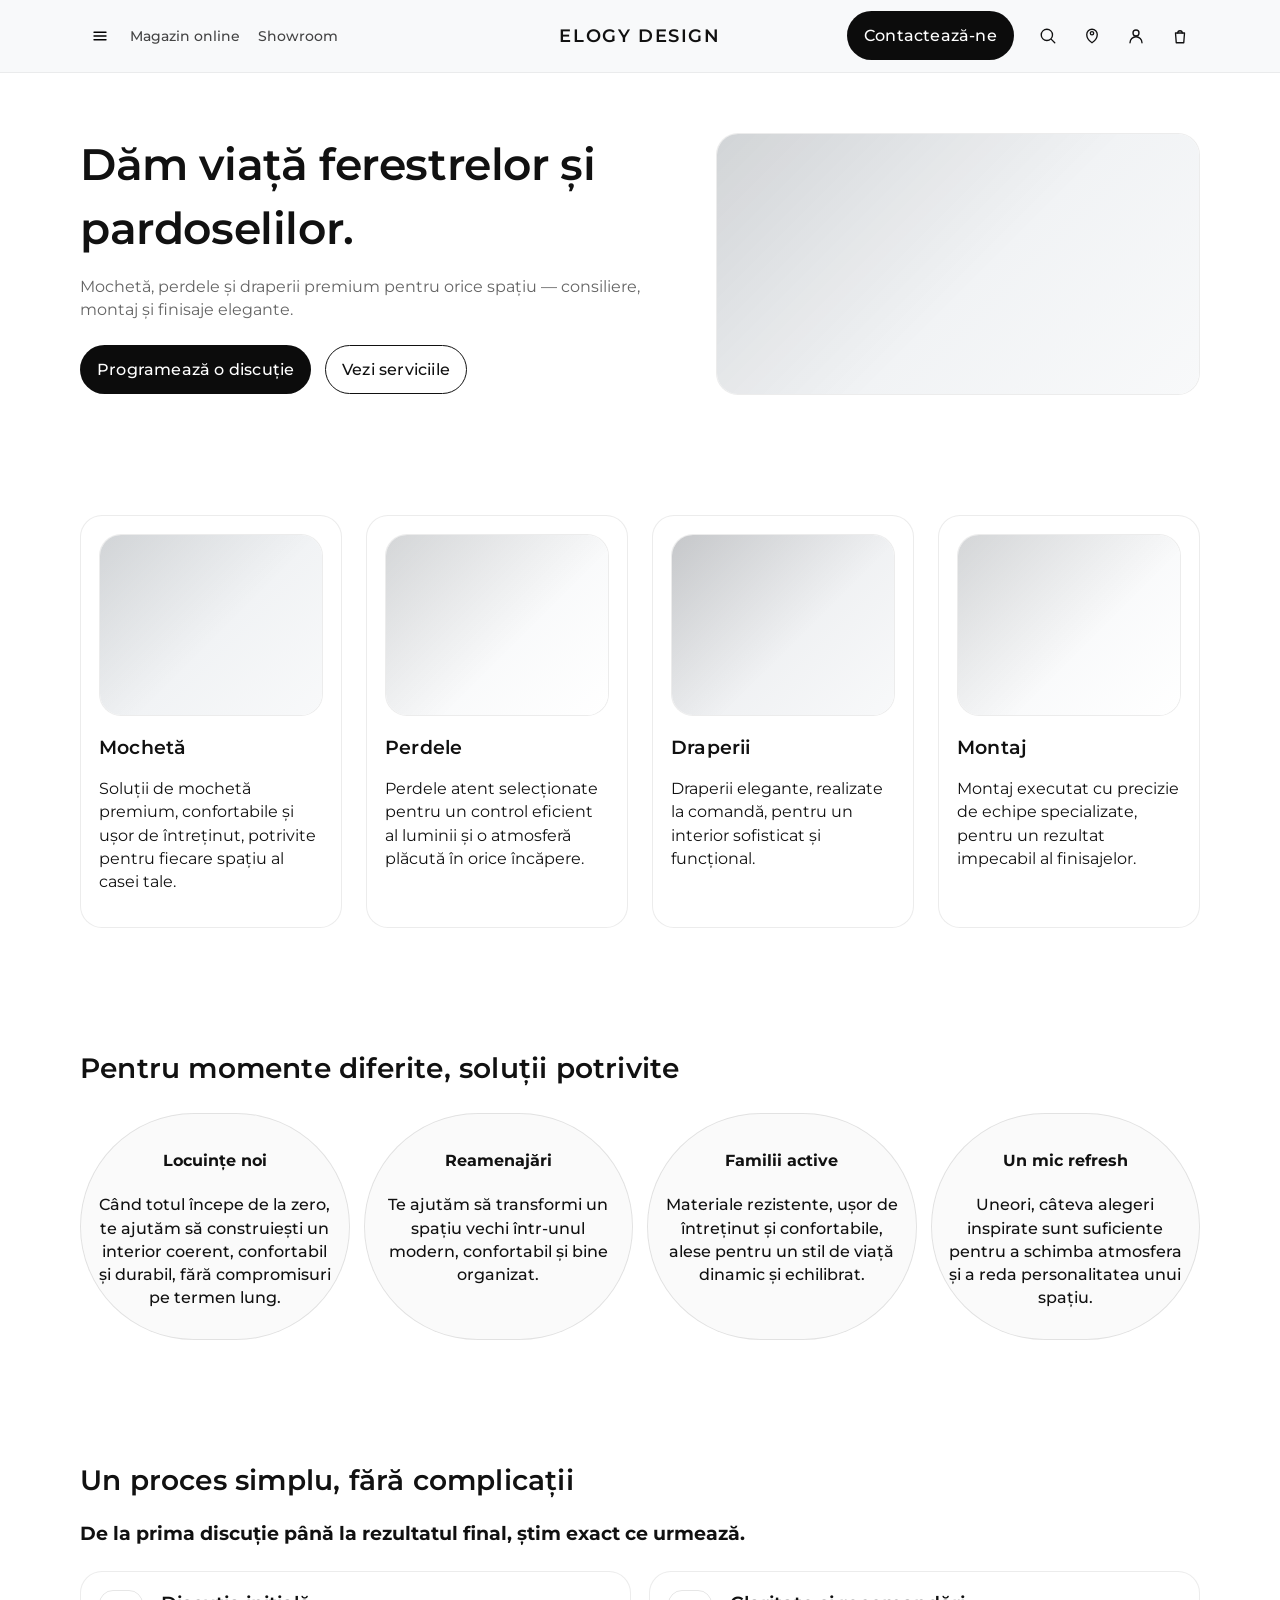
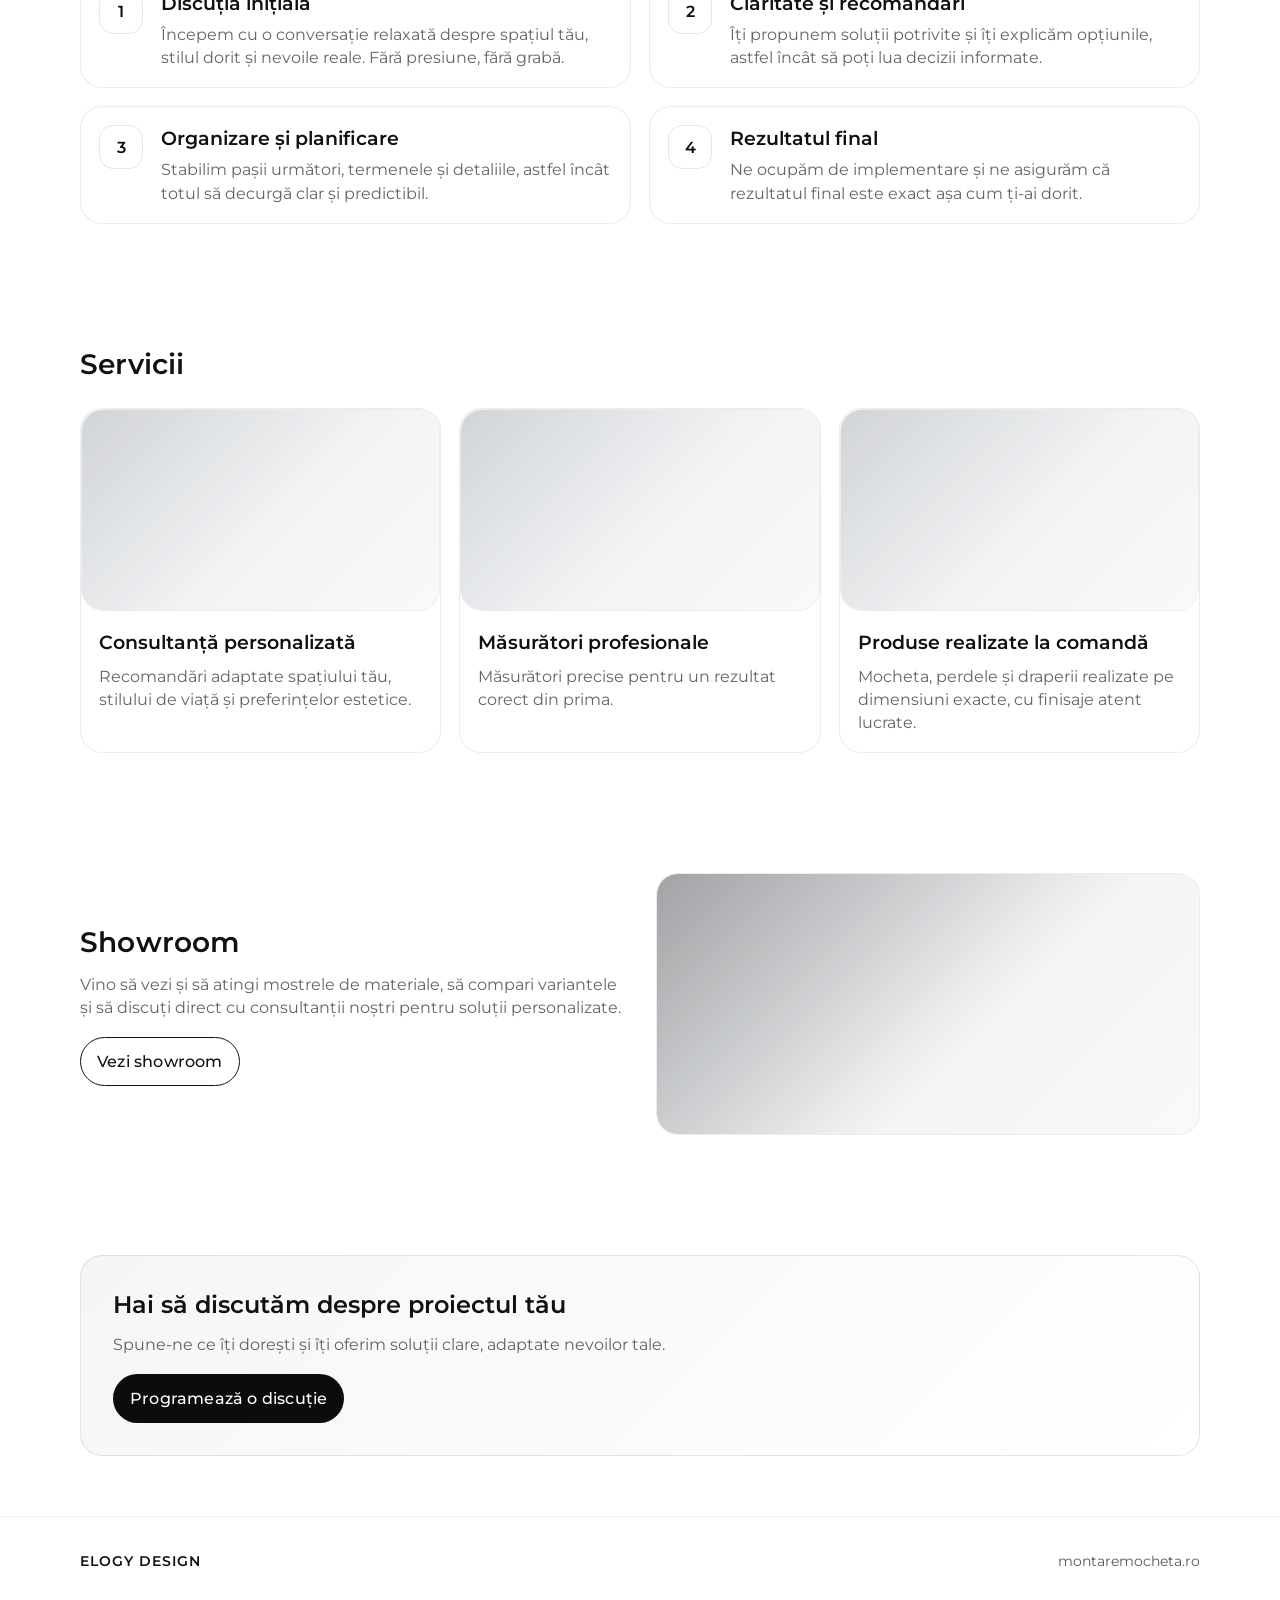
==== commit 928b95ab: "modificari si creare pagina de search" ====
--- a/index.html
+++ b/index.html
@@ -56,27 +56,37 @@
         <a class="btn btn--primary header__cta" href="contact.html" aria-label="Contactează-ne">Contactează-ne</a>
 
         <div class="header__icons" aria-label="Acțiuni rapide">
-          <button class="icon-btn" type="button" aria-label="Caută">
+
+          <!-- Căutare (ex: pagină dedicată sau anchor) -->
+          <a href="search.html" class="icon-btn" aria-label="Caută">
             <svg class="icon" aria-hidden="true" focusable="false">
               <use href="images/icons.svg#icon-search"></use>
             </svg>
-          </button>
-          <button class="icon-btn" type="button" aria-label="Locație">
+          </a>
+
+          <!-- Locație / Showroom -->
+          <a href="showroom.html" class="icon-btn" aria-label="Locație">
             <svg class="icon" aria-hidden="true" focusable="false">
               <use href="images/icons.svg#icon-location"></use>
             </svg>
-          </button>
-          <button class="icon-btn" type="button" aria-label="Cont">
+          </a>
+
+          <!-- Cont (viitor) -->
+          <a href="#" class="icon-btn" aria-label="Cont">
             <svg class="icon" aria-hidden="true" focusable="false">
               <use href="images/icons.svg#icon-user"></use>
             </svg>
-          </button>
-          <button class="icon-btn" type="button" aria-label="Coș">
+          </a>
+
+          <!-- Coș (viitor shop) -->
+          <a href="#" class="icon-btn" aria-label="Coș">
             <svg class="icon" aria-hidden="true" focusable="false">
               <use href="images/icons.svg#icon-bag"></use>
             </svg>
-          </button>
-        </div>
+          </a>
+
+        </div>
+
       </div>
     </div>
 
@@ -100,7 +110,7 @@
           <a class="drawer__link" href="draperii.html">Draperii</a>
           <a class="drawer__link" href="mocheta.html">Mochetă</a>
           <a class="drawer__link" href="montaj.html">Montaj</a>
-          <a class="drawer__link" href="accesorii.htm">Accesorii</a>
+          <a class="drawer__link" href="accesorii.html">Accesorii</a>
         </nav>
       </div>
     </aside>
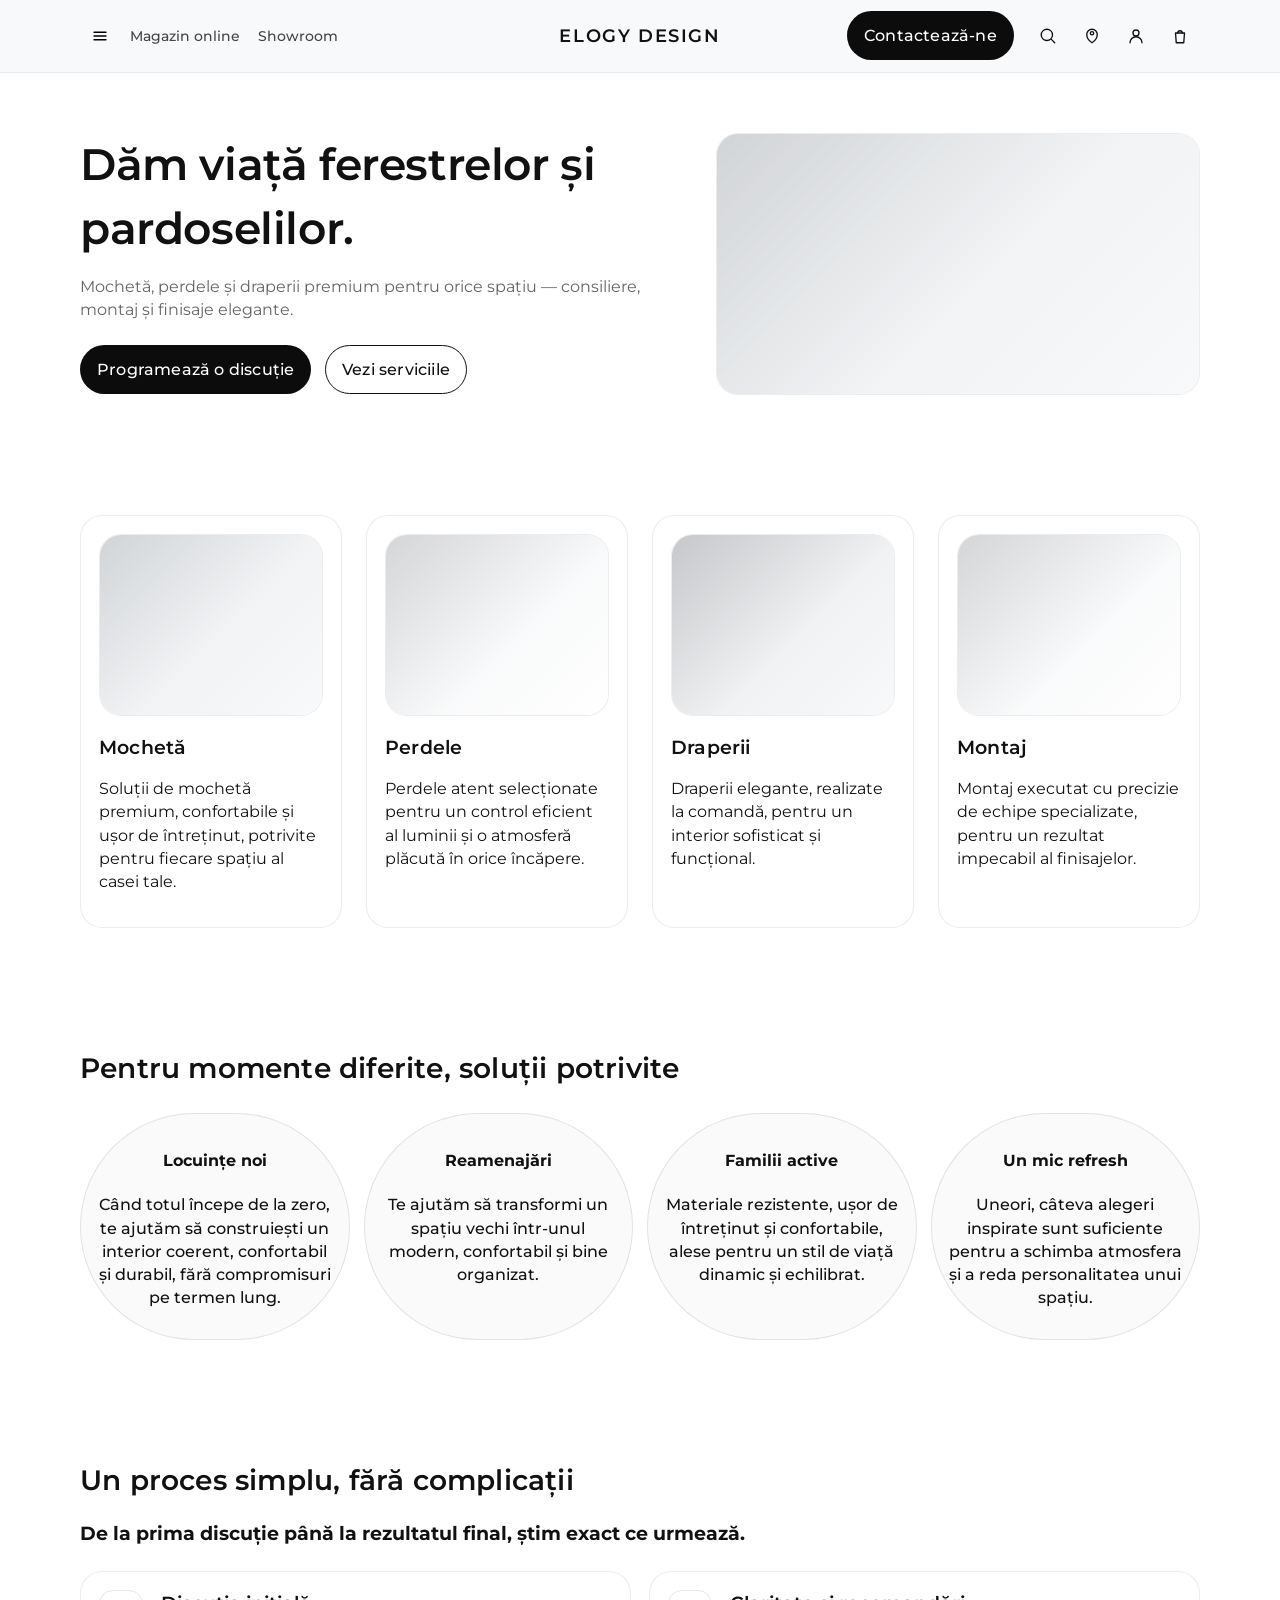
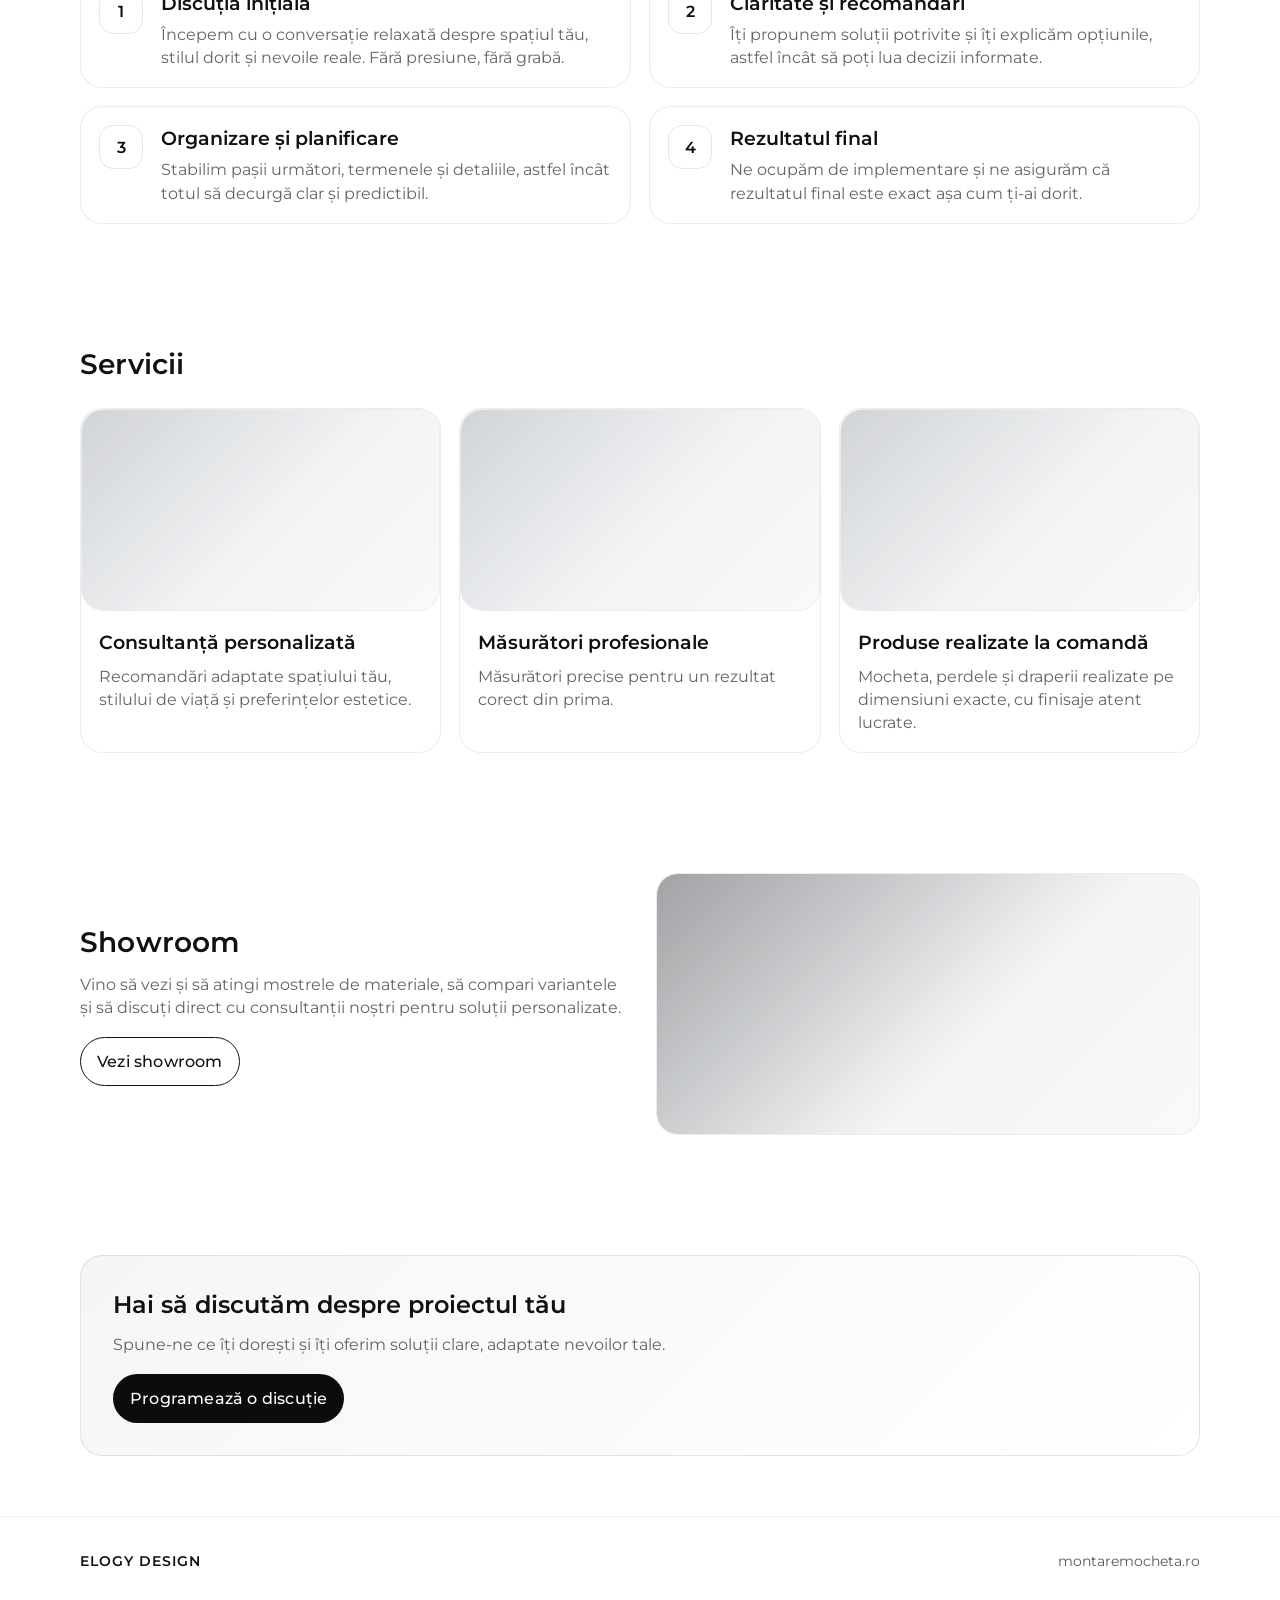
==== commit 7abcc69b: "adaugat acesorii catalog si functionalitati cos" ====
--- a/index.html
+++ b/index.html
@@ -38,7 +38,7 @@
 
         <!-- Visible left links -->
         <nav class="header__quicklinks" aria-label="Navigație rapidă">
-          <a class="header__link" href="#" aria-label="Magazin online">Magazin online</a>
+          <a class="header__link" href="magazin.html" aria-label="Magazin online">Magazin online</a>
           <a class="header__link" href="showroom.html" aria-label="Showroom">Showroom</a>
         </nav>
       </div>
@@ -78,12 +78,14 @@
             </svg>
           </a>
 
-          <!-- Coș (viitor shop) -->
-          <a href="#" class="icon-btn" aria-label="Coș">
+          <!-- Coș -->
+          <a href="cos.html" class="icon-btn icon-btn--cart" aria-label="Coș" data-cart-link>
             <svg class="icon" aria-hidden="true" focusable="false">
               <use href="images/icons.svg#icon-bag"></use>
             </svg>
+            <span class="cart-badge" data-cart-badge hidden>0</span>
           </a>
+
 
         </div>
 
@@ -392,6 +394,9 @@
 
   <!-- JS extern -->
   <script src="js/main.js" defer></script>
+  <script src="js/store/storage.js" defer></script>
+  <script src="js/store/cart.store.js" defer></script>
+  <script src="js/cart/cart.badge.js" defer></script>
 </body>
 
 </html>
--- a/css/styles.css
+++ b/css/styles.css
@@ -727,3 +727,39 @@
   padding: 0 16px 16px;
   color: var(--color-muted);
 }
+
+/* =========================================
+   Cart badge (global) – header icon
+   ========================================= */
+
+.icon-btn--cart {
+  position: relative;
+}
+
+.cart-badge[hidden] {
+  display: none;
+}
+
+.cart-badge {
+  position: absolute;
+  top: 6px;
+  right: 6px;
+
+  min-width: 18px;
+  height: 18px;
+  padding: 0 5px;
+
+  border-radius: 999px;
+  background: var(--color-cta);
+  color: #fff;
+
+  display: inline-flex;
+  align-items: center;
+  justify-content: center;
+
+  font-size: 11px;
+  line-height: 1;
+
+  /* ca badge-ul să arate “integrat” pe header */
+  border: 2px solid var(--color-header-bg);
+}
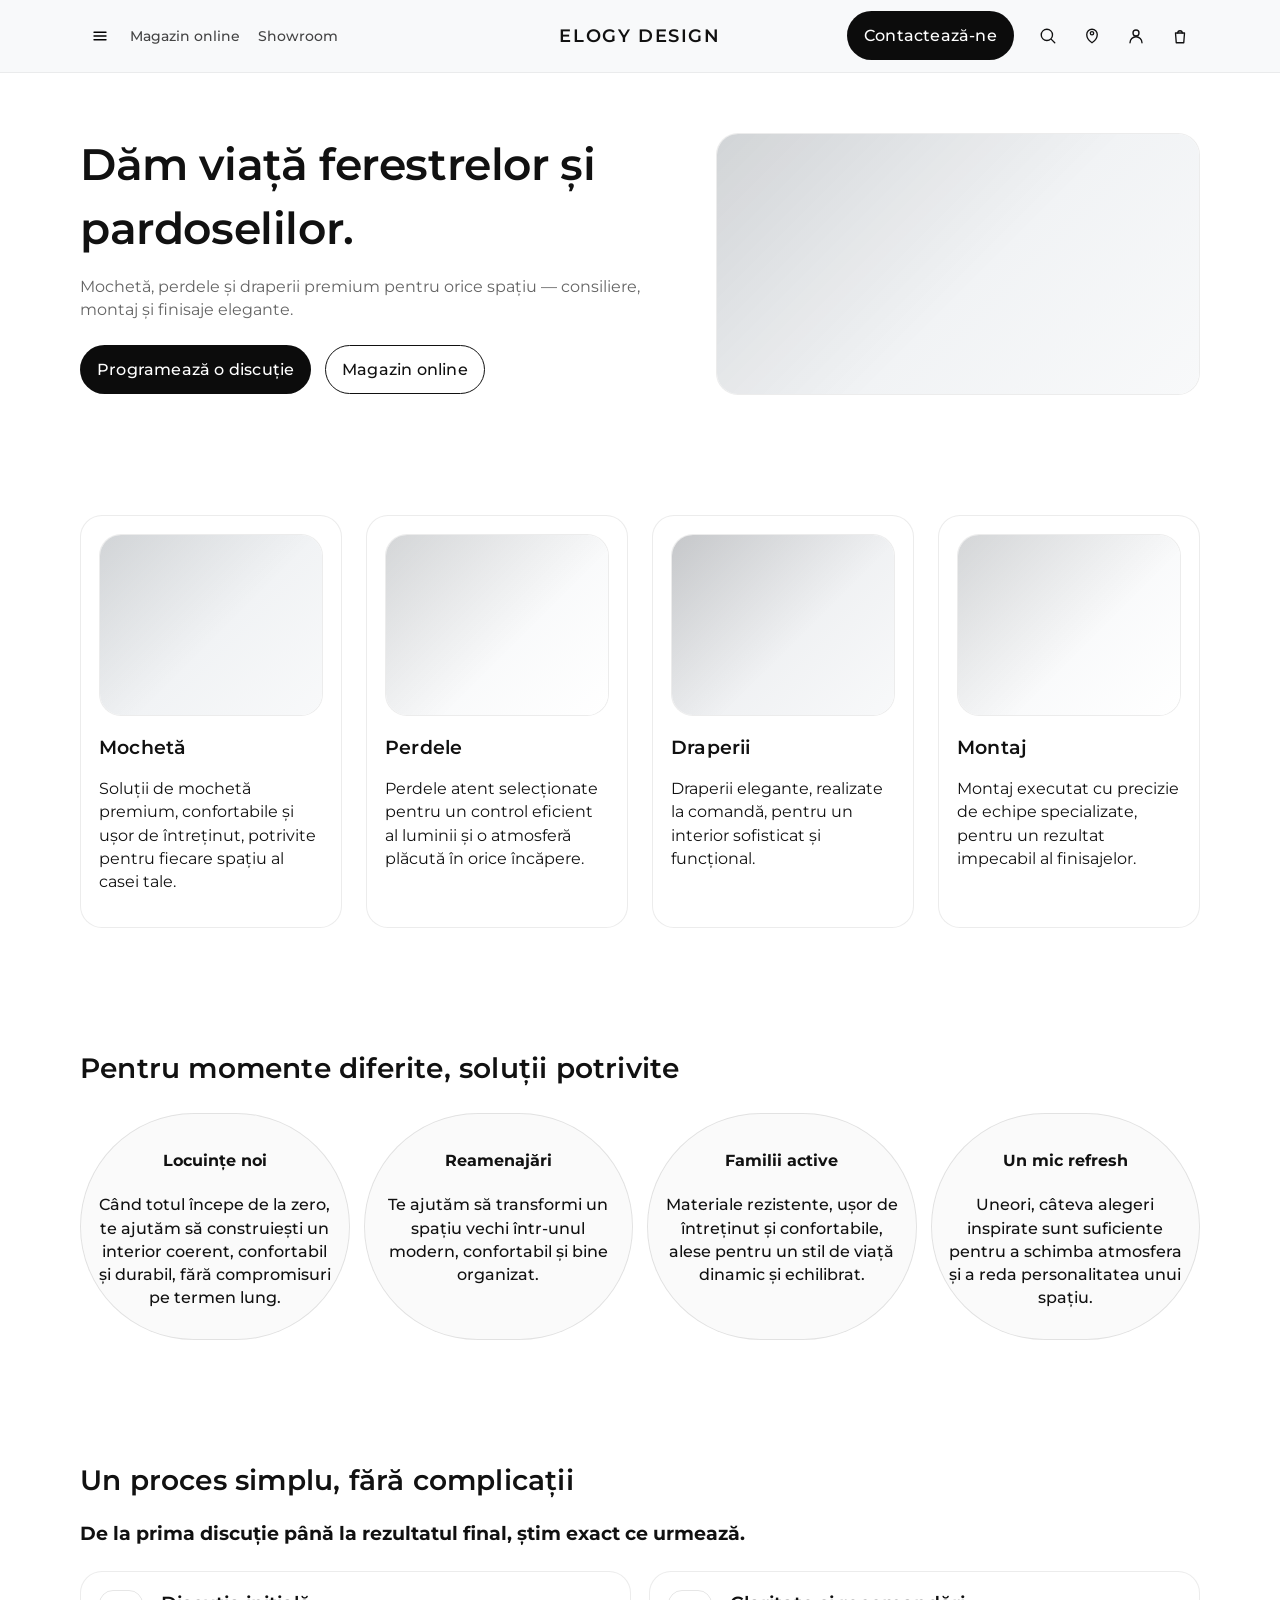
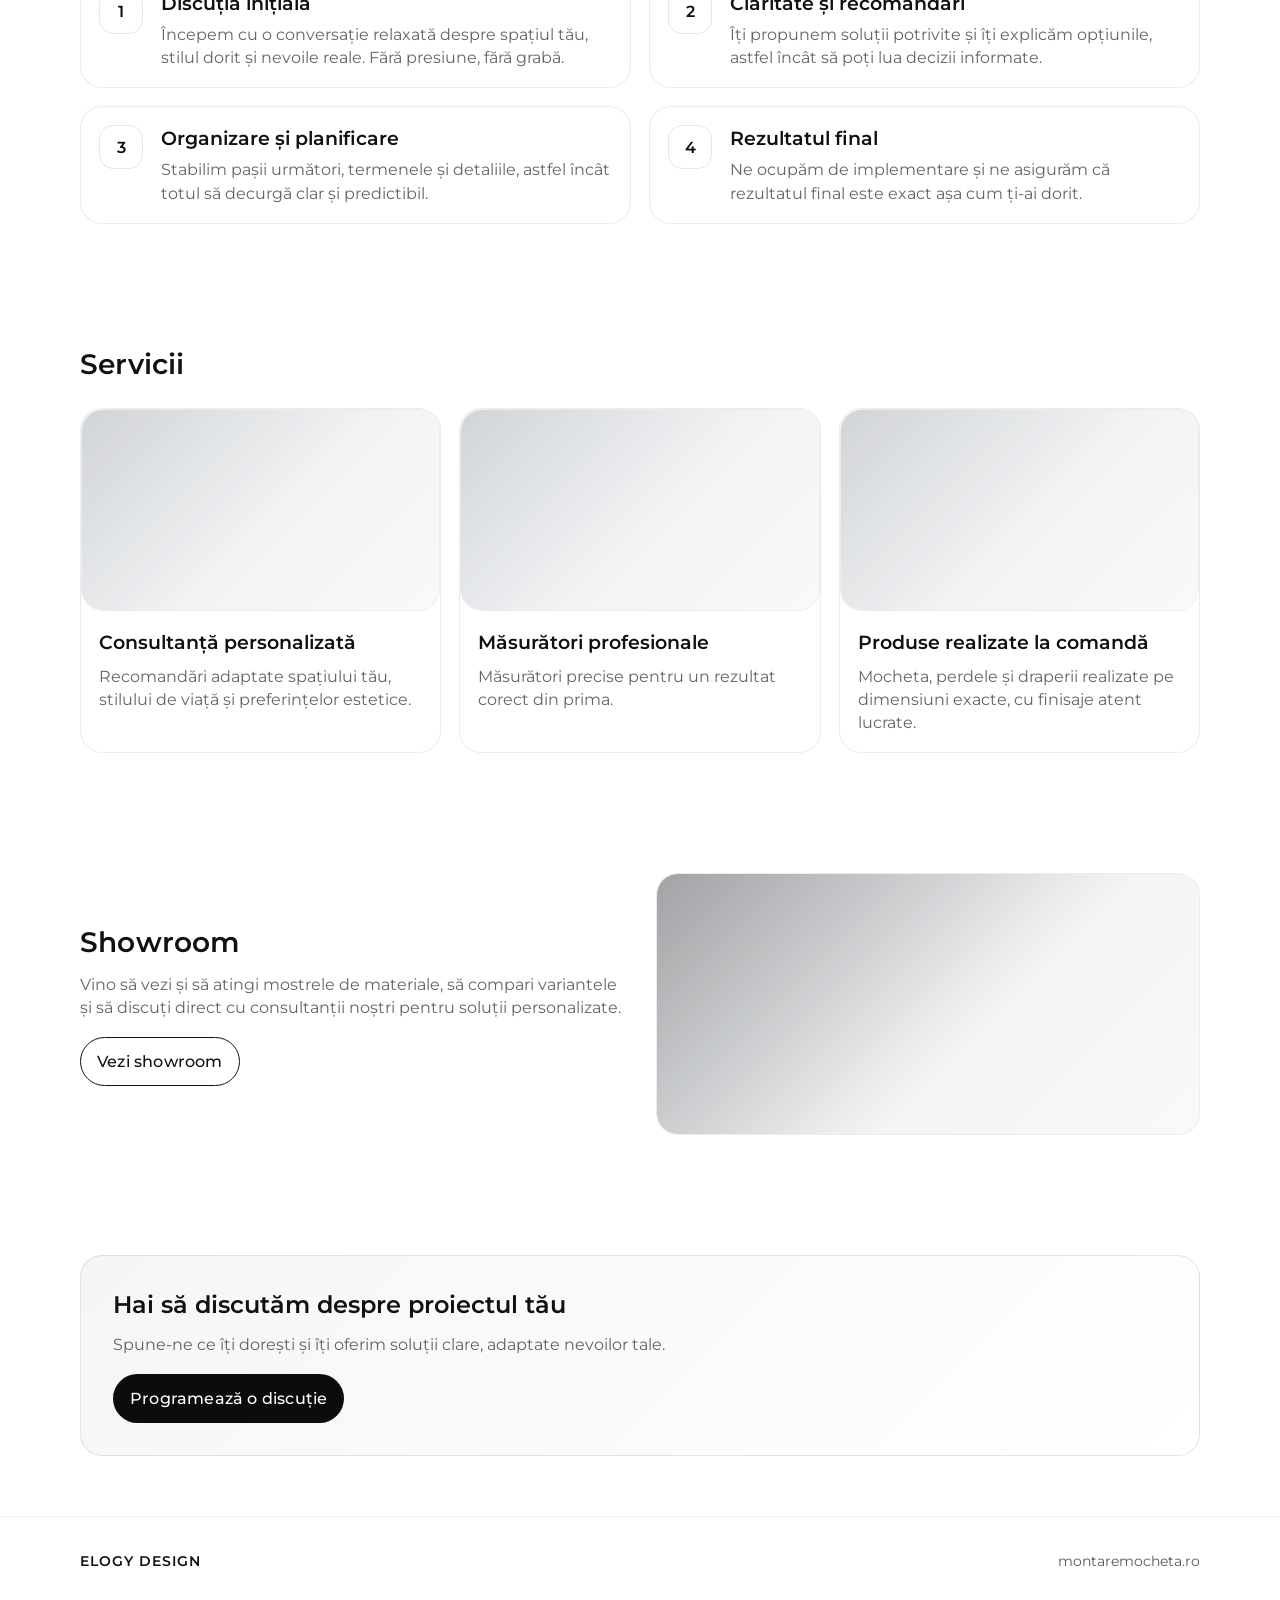
==== commit 40436d67: "avans" ====
--- a/index.html
+++ b/index.html
@@ -132,7 +132,7 @@
 
           <div class="hero__actions">
             <a class="btn btn--primary" href="contact.html">Programează o discuție</a>
-            <a class="btn btn--secondary" href="#servicii">Vezi serviciile</a>
+            <a class="btn btn--secondary" href="magazin.html">Magazin online</a>
           </div>
         </div>
 
--- a/css/styles.css
+++ b/css/styles.css
@@ -63,6 +63,11 @@
   box-sizing: border-box;
 }
 
+/* Ensure native [hidden] always hides, even if component CSS sets display */
+[hidden] {
+  display: none !important;
+}
+
 html,
 body {
   height: 100%;
@@ -159,6 +164,39 @@
 .btn--secondary:hover {
   border-color: rgba(17, 17, 17, 0.22);
   background: rgba(17, 17, 17, 0.03);
+}
+
+/* =========================================
+   Fields (global) – form controls
+   ========================================= */
+.field {
+  display: grid;
+  gap: 8px;
+}
+
+.field__label {
+  font-size: 13px;
+  color: rgba(17, 17, 17, 0.72);
+}
+
+.field__hint {
+  margin: -4px 0 0;
+  font-size: 12px;
+  color: var(--color-muted);
+}
+
+.field__control {
+  width: 100%;
+  border: 1px solid rgba(17, 17, 17, 0.12);
+  border-radius: 12px;
+  padding: 12px 12px;
+  font: inherit;
+  background: #fff;
+}
+
+.field__control--textarea {
+  resize: vertical;
+  min-height: 96px;
 }
 
 /* Icon button */
@@ -357,6 +395,10 @@
 .media--gradient .media__surface {
   background: var(--grad-1);
 }
+/* Dacă avem imagine reală pe container, nu mai vrem gradientul placeholder peste ea */
+.media--gradient.has-image .media__surface {
+  background: transparent;
+}
 
 /* Variante per secțiune/card (opțional) */
 .card--perdele .media__surface {
@@ -763,3 +805,158 @@
   /* ca badge-ul să arate “integrat” pe header */
   border: 2px solid var(--color-header-bg);
 }
+/* =========================================
+   Catalog pagination (global)
+   ========================================= */
+
+.catalog-pager {
+  display: flex;
+  align-items: center;
+  justify-content: center;
+  gap: 10px;
+  margin-top: var(--space-4);
+}
+
+.catalog-pager__group {
+  display: inline-flex;
+  align-items: center;
+  gap: 8px;
+}
+
+.pager__btn {
+  border: 1px solid rgba(17, 17, 17, 0.12);
+  background: rgba(17, 17, 17, 0.02);
+  color: rgba(17, 17, 17, 0.85);
+  border-radius: 999px;
+  height: 38px;
+  padding: 0 14px;
+  cursor: pointer;
+  transition:
+    transform 140ms ease,
+    border-color 140ms ease,
+    background 140ms ease;
+  font-size: 13px;
+}
+
+.pager__btn:hover {
+  border-color: rgba(17, 17, 17, 0.22);
+  background: rgba(17, 17, 17, 0.04);
+}
+
+.pager__btn:active {
+  transform: translateY(1px);
+}
+
+.pager__btn[disabled] {
+  opacity: 0.45;
+  cursor: not-allowed;
+}
+
+.pager__page {
+  min-width: 38px;
+  padding: 0 12px;
+}
+
+.pager__page.is-active {
+  background: rgba(17, 17, 17, 0.9);
+  color: #fff;
+  border-color: rgba(17, 17, 17, 0.9);
+}
+
+.pager__dots {
+  color: rgba(17, 17, 17, 0.45);
+  font-size: 14px;
+  padding: 0 6px;
+}
+/* =========================================
+   Drawer (mobile/tablet ≤ 979px)
+   - panel full width
+   - media height stabil
+   - prevenire overflow/offset în thumbs (Grid min-width:auto)
+   ========================================= */
+@media (max-width: 979px) {
+  /* pe mobil, media din panel trebuie să aibă o înălțime stabilă,
+     independent de cât text există în drawer */
+  .pdrawer__panel .pdrawer__media {
+    display: block;
+    aspect-ratio: 14 / 10;
+    min-height: clamp(260px, 38vh, 420px);
+  }
+
+  /* copilul doar umple containerul; imaginea e pe .pdrawer__media (background) */
+  .pdrawer__panel .pdrawer__media .media__surface {
+    height: 100%;
+    min-height: 0;
+  }
+
+  /* când imaginea e pe container, copilul trebuie să fie transparent */
+  .pdrawer__panel .pdrawer__media.has-image .media__surface {
+    background: transparent;
+  }
+
+  .pdrawer {
+    overflow-x: hidden;
+  }
+
+  .pdrawer .pdrawer__panel .pdrawer__media {
+    width: 100%;
+  }
+
+  .pdrawer .pdrawer__panel .pdrawer__gallery {
+    width: 100%;
+  }
+
+  /* CRITICAL: în CSS Grid, copilul are implicit min-width:auto și poate forța overflow.
+     min-width:0 permite shrink + overflow-x:auto să funcționeze corect. */
+  .pdrawer .pdrawer__panel .pdrawer__thumbs {
+    min-width: 0;
+  }
+}
+
+.pdrawer__gallery {
+  display: grid;
+  grid-template-columns: 32px 1fr 32px;
+  align-items: center;
+  gap: var(--space-2);
+  padding: var(--space-2) 0 var(--space-3);
+}
+
+.pdrawer__nav {
+  height: 32px;
+  width: 32px;
+  border-radius: 10px;
+  border: 1px solid rgba(17, 17, 17, 0.12);
+  background: #fff;
+  cursor: pointer;
+  line-height: 1;
+  font-size: 18px;
+}
+
+.pdrawer__nav:disabled {
+  opacity: 0.4;
+  cursor: default;
+}
+
+.pdrawer__thumbs {
+  display: flex;
+  gap: var(--space-2);
+  overflow-x: auto;
+  padding: 2px;
+  scroll-behavior: smooth;
+}
+
+.pdrawer__thumb {
+  flex: 0 0 auto;
+  width: 44px;
+  height: 44px;
+  border-radius: 12px;
+  border: 1px solid rgba(17, 17, 17, 0.12);
+  background: #f6f6f6;
+  background-size: cover;
+  background-position: center;
+  cursor: pointer;
+}
+
+.pdrawer__thumb.is-active {
+  border-color: rgba(17, 17, 17, 0.38);
+}
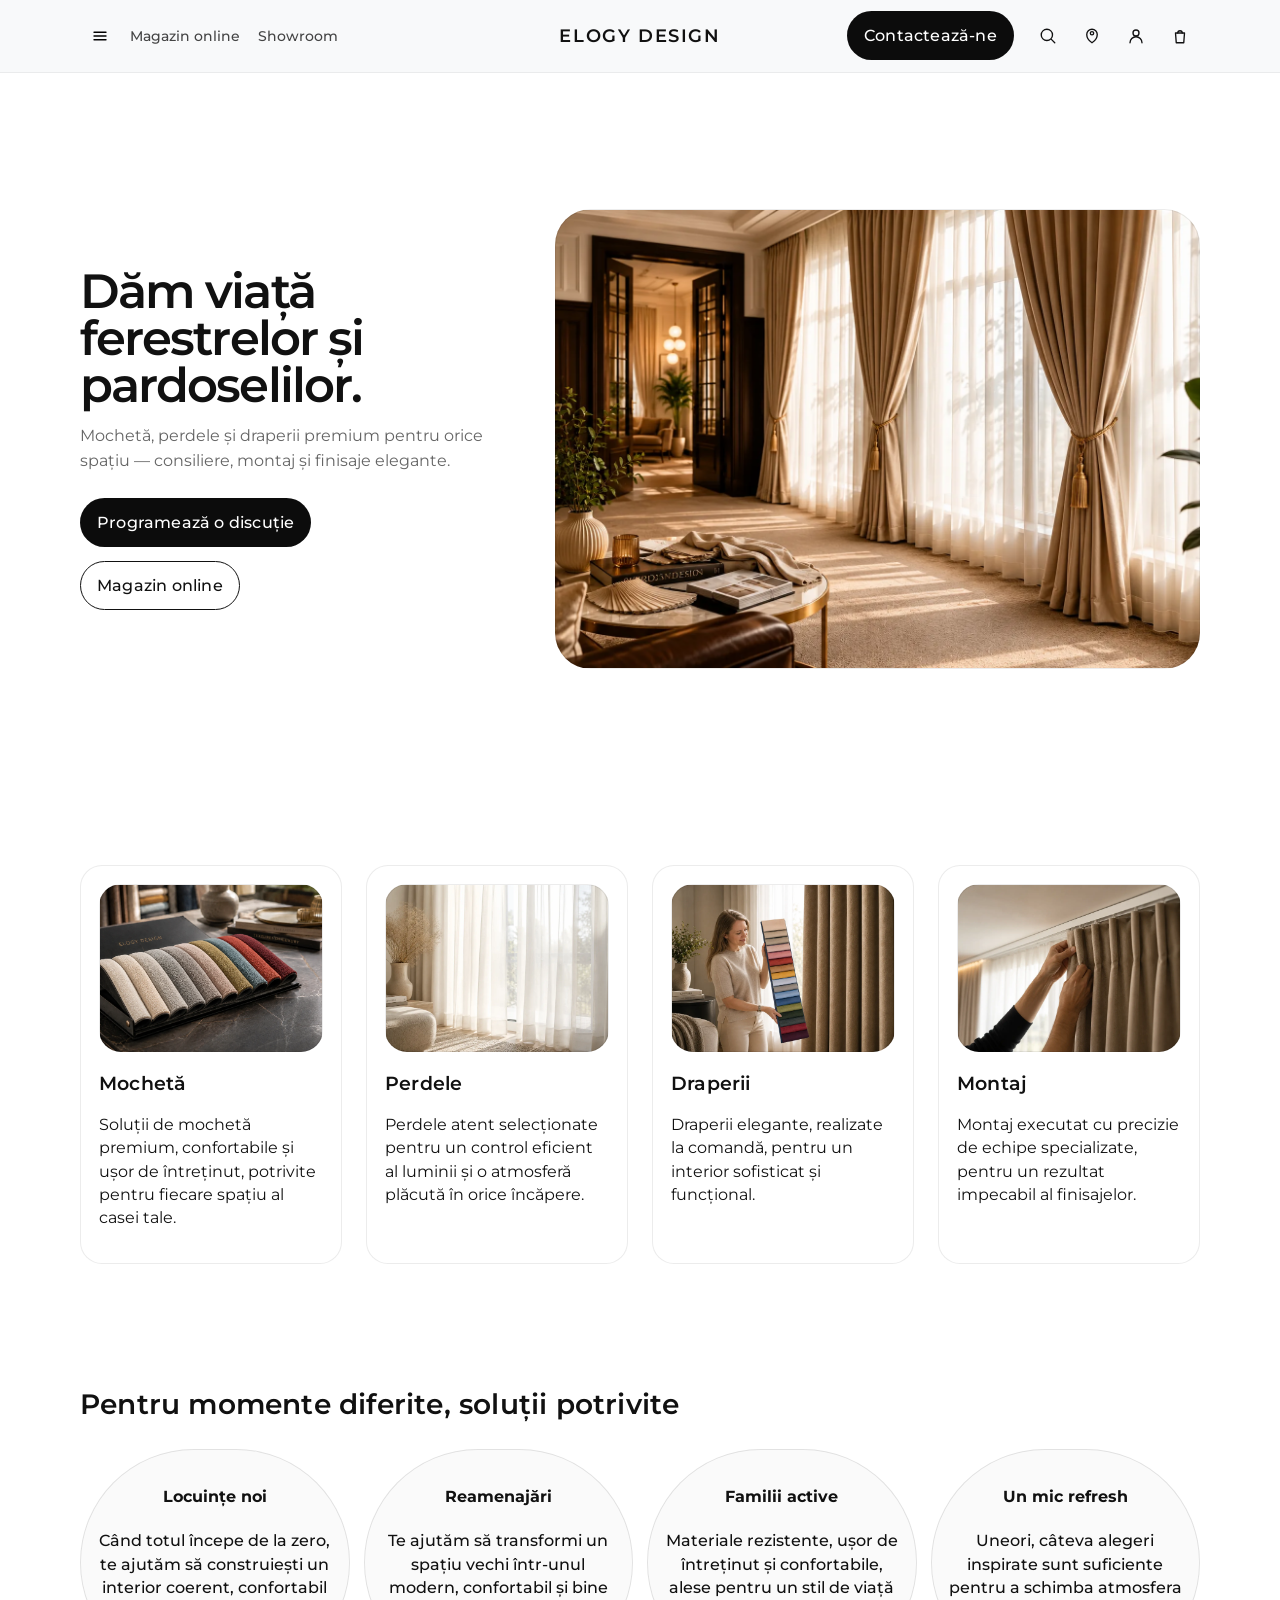
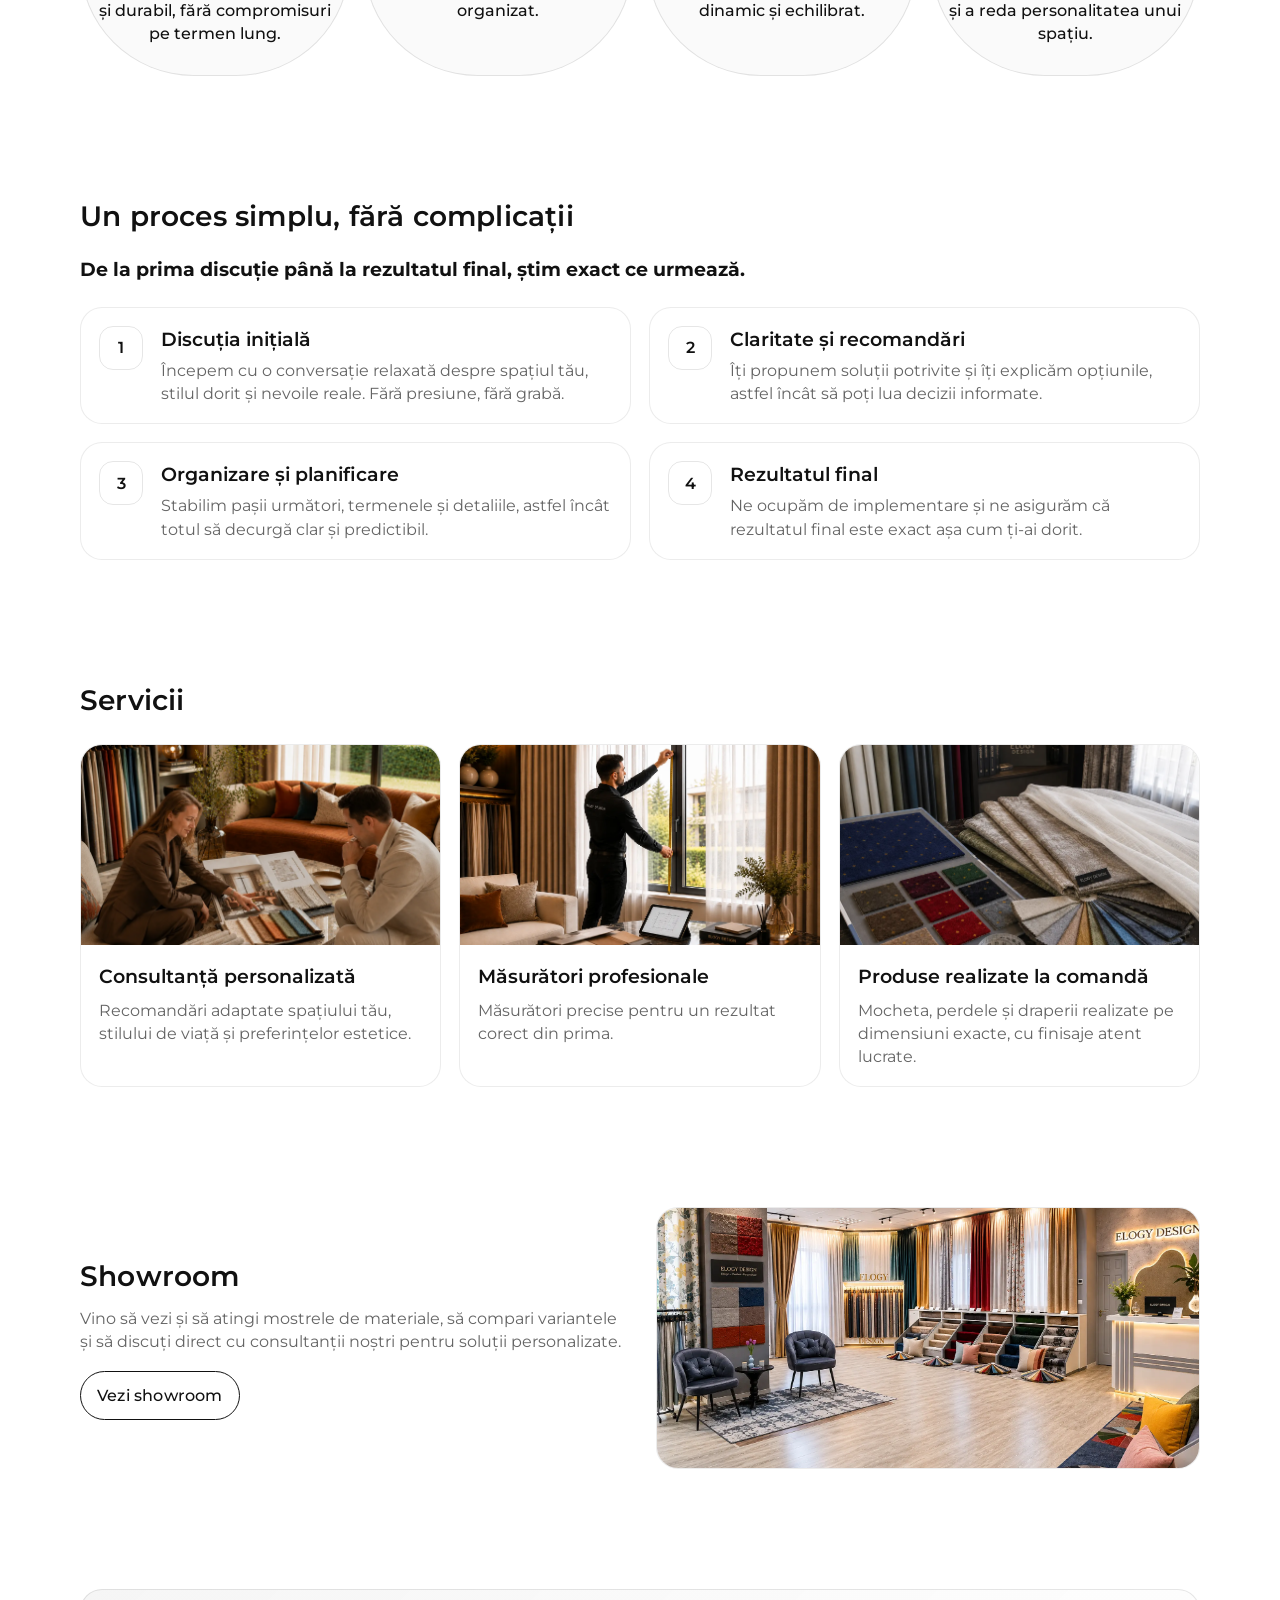
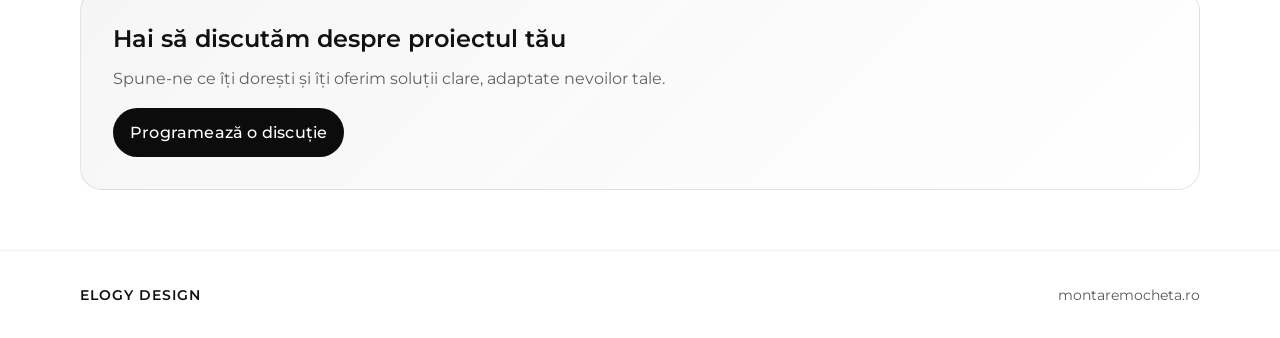
==== commit a87c881f: "Latest live version before Astro migration Latest live version before Astro migration" ====
--- a/index.html
+++ b/index.html
@@ -136,9 +136,9 @@
           </div>
         </div>
 
-        <!-- Placeholder media / gradient (fără imagini reale) -->
-        <!-- Pregătit să pui ulterior o imagine: setezi background-image inline sau în CSS. -->
-        <div class="hero__media media media--gradient" aria-hidden="true">
+        <!-- Placeholder media -->
+        <!--setezi background-image inline sau în CSS. -->
+        <div class="hero__media media has-image hero__media--image" aria-hidden="true">
           <div class="media__surface"></div>
         </div>
       </div>
@@ -155,8 +155,8 @@
 
           <article class="card card--mocheta">
             <a href="mocheta.html" class="card__link" aria-label="Vezi detalii despre mocheta ELOGY DESIGN">
-              <div class="card__media media media--gradient">
-                <div class="media__surface"></div>
+              <div class="card__media media card__media--mocheta ">
+
               </div>
 
               <h3 class="card__title">Mochetă</h3>
@@ -167,8 +167,8 @@
 
           <article class="card card--perdele">
             <a href="perdele.html" class="card__link" aria-label="Vezi detalii despre perdele ELOGY DESIGN">
-              <div class="card__media media media--gradient">
-                <div class="media__surface"></div>
+              <div class="card__media media card__media--perdele">
+
               </div>
 
               <h3 class="card__title">Perdele</h3>
@@ -180,8 +180,8 @@
 
           <article class="card card--draperii">
             <a href="draperii.html" class="card__link" aria-label="Vezi detalii despre perdele ELOGY DESIGN">
-              <div class="card__media media media--gradient">
-                <div class="media__surface"></div>
+              <div class="card__media media card__media--draperii">
+
               </div>
 
               <h3 class="card__title">Draperii</h3>
@@ -192,8 +192,8 @@
 
           <article class="card card--montaj">
             <a href="montaj.html" class="card__link" aria-label="Vezi detalii despre perdele ELOGY DESIGN">
-              <div class="card__media media media--gradient">
-                <div class="media__surface"></div>
+              <div class="card__media media card__media--montaj">
+
               </div>
 
               <h3 class="card__title">Montaj</h3>
@@ -300,7 +300,7 @@
 
         <div class="services__grid">
           <article class="service">
-            <div class="service__media media media--gradient">
+            <div class="service__media service__media--consultanta  has-image">
               <div class="media__surface"></div>
             </div>
             <div class="service__content">
@@ -311,7 +311,7 @@
           </article>
 
           <article class="service">
-            <div class="service__media media media--gradient">
+            <div class="service__media service__media--masuratori has-image">
               <div class="media__surface"></div>
             </div>
             <div class="service__content">
@@ -321,7 +321,7 @@
           </article>
 
           <article class="service">
-            <div class="service__media media media--gradient">
+            <div class="service__media service__media--produse has-image">
               <div class="media__surface"></div>
             </div>
             <div class="service__content">
@@ -351,7 +351,7 @@
         </div>
 
         <!-- Placeholder media; pregătit pentru imagine + overlay gradient -->
-        <div class="showroom__media media media--gradient media--overlay" aria-hidden="true">
+        <div class="showroom__media media  showroom__media showroom__media--image has-image" aria-hidden="true">
           <div class="media__surface"></div>
         </div>
       </div>
--- a/css/styles.css
+++ b/css/styles.css
@@ -400,6 +400,34 @@
   background: transparent;
 }
 
+.service__media--consultanta .media__surface {
+  background-image: url("../images/home/services/service-consultanta.webp");
+  background-size: cover;
+  background-position: center 45%;
+  background-repeat: no-repeat;
+}
+
+.service__media--masuratori .media__surface {
+  background-image: url("../images/home/services/service-masuratori.webp");
+  background-size: cover;
+  background-position: center;
+  background-repeat: no-repeat;
+}
+
+.service__media--produse .media__surface {
+  background-image: url("../images/home/services/service-produse-la-comanda.webp");
+  background-size: cover;
+  background-position: center;
+  background-repeat: no-repeat;
+}
+
+.showroom__media--image .media__surface {
+  background-image: url("../images/home/showroom/showroom-home.webp");
+  background-size: cover;
+  background-position: center;
+  background-repeat: no-repeat;
+}
+
 /* Variante per secțiune/card (opțional) */
 .card--perdele .media__surface {
   background: var(--grad-2);
@@ -439,17 +467,23 @@
   align-items: center;
 }
 
+.hero__content {
+  max-width: 620px;
+}
+
 .hero__title {
   margin: 0 0 var(--space-3);
   font-size: 34px;
   font-weight: var(--fw-semi);
-  letter-spacing: -0.4px;
+  letter-spacing: -0.04em;
+  line-height: 0.98;
 }
 
 .hero__subtitle {
   margin: 0 0 var(--space-5);
   color: var(--color-muted);
   font-size: 15px;
+  line-height: 1.6;
 }
 
 .hero__actions {
@@ -458,23 +492,50 @@
   gap: var(--space-3);
 }
 
+.hero__media {
+  min-height: 360px;
+  border-radius: 32px;
+}
+
+.hero__media--image {
+  background-image: url("../images/home/hero-elogy-design.webp");
+  background-size: cover;
+  background-position: 78% center;
+  background-repeat: no-repeat;
+}
+
 .hero__media .media__surface {
-  min-height: 260px;
+  min-height: 360px;
+  background: transparent;
 }
 
 @media (min-width: 900px) {
   .hero__inner {
-    grid-template-columns: 1.1fr 0.9fr;
-    gap: var(--space-7);
-  }
+    grid-template-columns: 1fr 1.6fr;
+    gap: 72px;
+    min-height: 68vh;
+  }
+
   .hero__title {
-    font-size: 44px;
-  }
+    font-size: clamp(38px, 5vw, 48px);
+  }
+
   .hero__subtitle {
     font-size: 16px;
   }
-}
-
+
+  .hero__media {
+    height: 460px;
+    width: 100%;
+    border-radius: 36px;
+    overflow: hidden;
+  }
+
+  .hero__media .media__surface {
+    height: 100%;
+    min-height: unset;
+  }
+}
 /* =========================================
    3) Cards main
    ========================================= */
@@ -494,13 +555,43 @@
 }
 
 .card:hover {
-  transform: translateY(-2px);
+  transform: scale(1.03);
   border-color: rgba(17, 17, 17, 0.16);
 }
 
 .card__media {
   margin-bottom: var(--space-4);
-}
+  aspect-ratio: 4 / 3;
+}
+
+.card__media--mocheta {
+  background-image: url("../images/home/cards/mocheta-card.webp");
+  background-size: cover;
+  background-position: center;
+  background-repeat: no-repeat;
+}
+
+.card__media--perdele {
+  background-image: url("../images/home/cards/card-perdele.webp");
+  background-size: cover;
+  background-position: center;
+  background-repeat: no-repeat;
+}
+
+.card__media--draperii {
+  background-image: url("../images/home/cards/card-draperii.webp");
+  background-size: cover;
+  background-position: center;
+  background-repeat: no-repeat;
+}
+
+.card__media--montaj {
+  background-image: url("../images/home/cards/card-montaj.webp");
+  background-size: cover;
+  background-position: center;
+  background-repeat: no-repeat;
+}
+
 .card__title {
   margin: 0;
   font-weight: var(--fw-semi);
@@ -953,7 +1044,7 @@
   border: 1px solid rgba(17, 17, 17, 0.12);
   background: #f6f6f6;
   background-size: cover;
-  background-position: center;
+  background-position: 72% center;
   cursor: pointer;
 }
 
